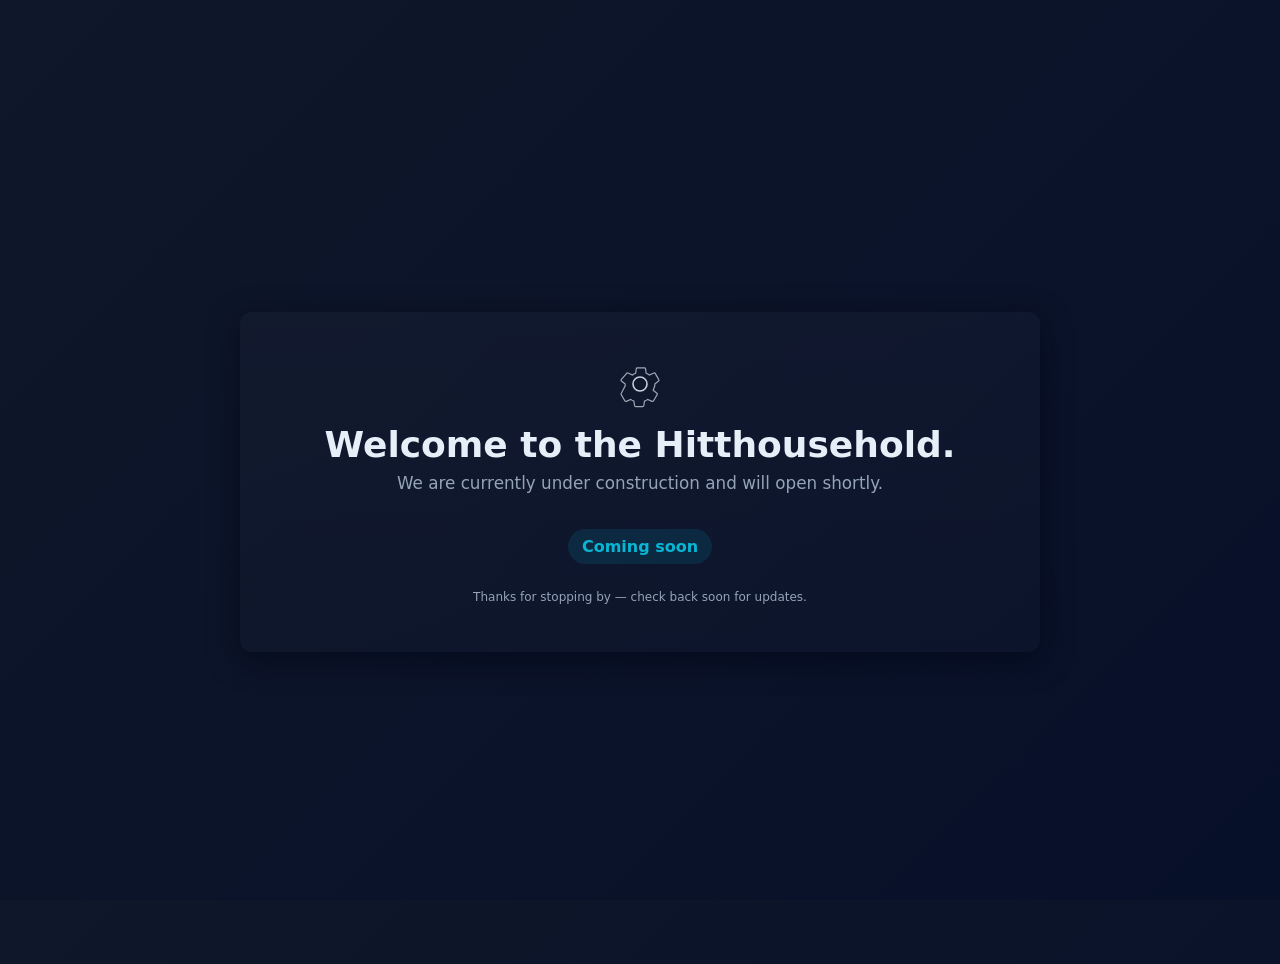
==== index.html @ cbdd7e78 "Add files via upload" ====
<!doctype html>
<html lang="en">
<head>
  <meta charset="utf-8" />
  <meta name="viewport" content="width=device-width, initial-scale=1" />
  <title>Hitthousehold — Coming Soon</title>
  <style>
    :root{--bg:#0f172a;--card:#0b1220;--accent:#06b6d4;--muted:#94a3b8}
    html,body{height:100%;margin:0;font-family:Inter,system-ui,-apple-system,Segoe UI,Roboto,Helvetica,Arial,sans-serif;background:linear-gradient(135deg,var(--bg),#071029);color:#e6eef8}
    .wrap{min-height:100%;display:flex;align-items:center;justify-content:center;padding:2rem}
    .card{max-width:720px;width:100%;background:linear-gradient(180deg,rgba(255,255,255,0.02),rgba(255,255,255,0.01));border-radius:12px;padding:3rem 2.5rem;box-shadow:0 8px 30px rgba(2,6,23,0.6);text-align:center}
    h1{font-size:clamp(1.5rem,4vw,2.25rem);margin:0 0 0.5rem}
    p.lead{margin:0 0 1.25rem;color:var(--muted);font-size:1.05rem}
    .notice{display:inline-block;margin-top:1rem;padding:0.5rem 0.9rem;border-radius:999px;background:rgba(6,182,212,0.12);color:var(--accent);font-weight:600}
    footer{margin-top:1.5rem;color:var(--muted);font-size:0.9rem}
    @media (prefers-reduced-motion: no-preference){
      .gear{animation:spin 6s linear infinite}
      @keyframes spin{from{transform:rotate(0deg)}to{transform:rotate(360deg)}}
    }
    .gear{width:48px;height:48px;margin:0 auto 1rem;display:block;opacity:0.95}
  </style>
</head>
<body>
  <div class="wrap">
    <div class="card" role="main">
      <!-- simple decorative SVG gear -->
      <svg class="gear" viewBox="0 0 24 24" fill="none" xmlns="http://www.w3.org/2000/svg" aria-hidden="true">
        <path d="M12 15.5a3.5 3.5 0 100-7 3.5 3.5 0 000 7z" stroke="currentColor" stroke-opacity="0.9" stroke-width="0.8"/>
        <path d="M19.4 12.9c.03-.3.03-.6 0-.9l1.9-1.5a0.5 0.5 0 00.1-.7l-1.8-3.1a0.5 0.5 0 00-.7-.18l-2.2 1a7.6 7.6 0 00-1.6-.9l-.34-2.3a0.5 0.5 0 00-.5-.42h-3.6a0.5 0.5 0 00-.5.42l-.34 2.3c-.56.22-1.1.5-1.6.9l-2.2-1a0.5 0.5 0 00-.7.18L2.6 9.8a0.5 0.5 0 00.1.7l1.9 1.5c-.03.3-.03.6 0 .9L2.7 16.6a0.5 0.5 0 00-.1.7l1.8 3.1c.16.28.46.4.75.28l2.2-1c.5.4 1.1.7 1.6.9l.34 2.3c.05.26.27.42.5.42h3.6c.23 0 .45-.16.5-.42l.34-2.3c.56-.22 1.1-.5 1.6-.9l2.2 1c.29.12.59 0 .75-.28l1.8-3.1a0.5 0.5 0 00-.1-.7l-1.9-1.5z" stroke="currentColor" stroke-opacity="0.7" stroke-width="0.6"/>
      </svg>

      <h1>Welcome to the Hitthousehold.</h1>
      <p class="lead">We are currently under construction and will open shortly.</p>
      <div class="notice">Coming soon</div>
      <footer>
        <!-- optional small note -->
        <small>Thanks for stopping by — check back soon for updates.</small>
      </footer>
    </div>
  </div>
</body>
</html>
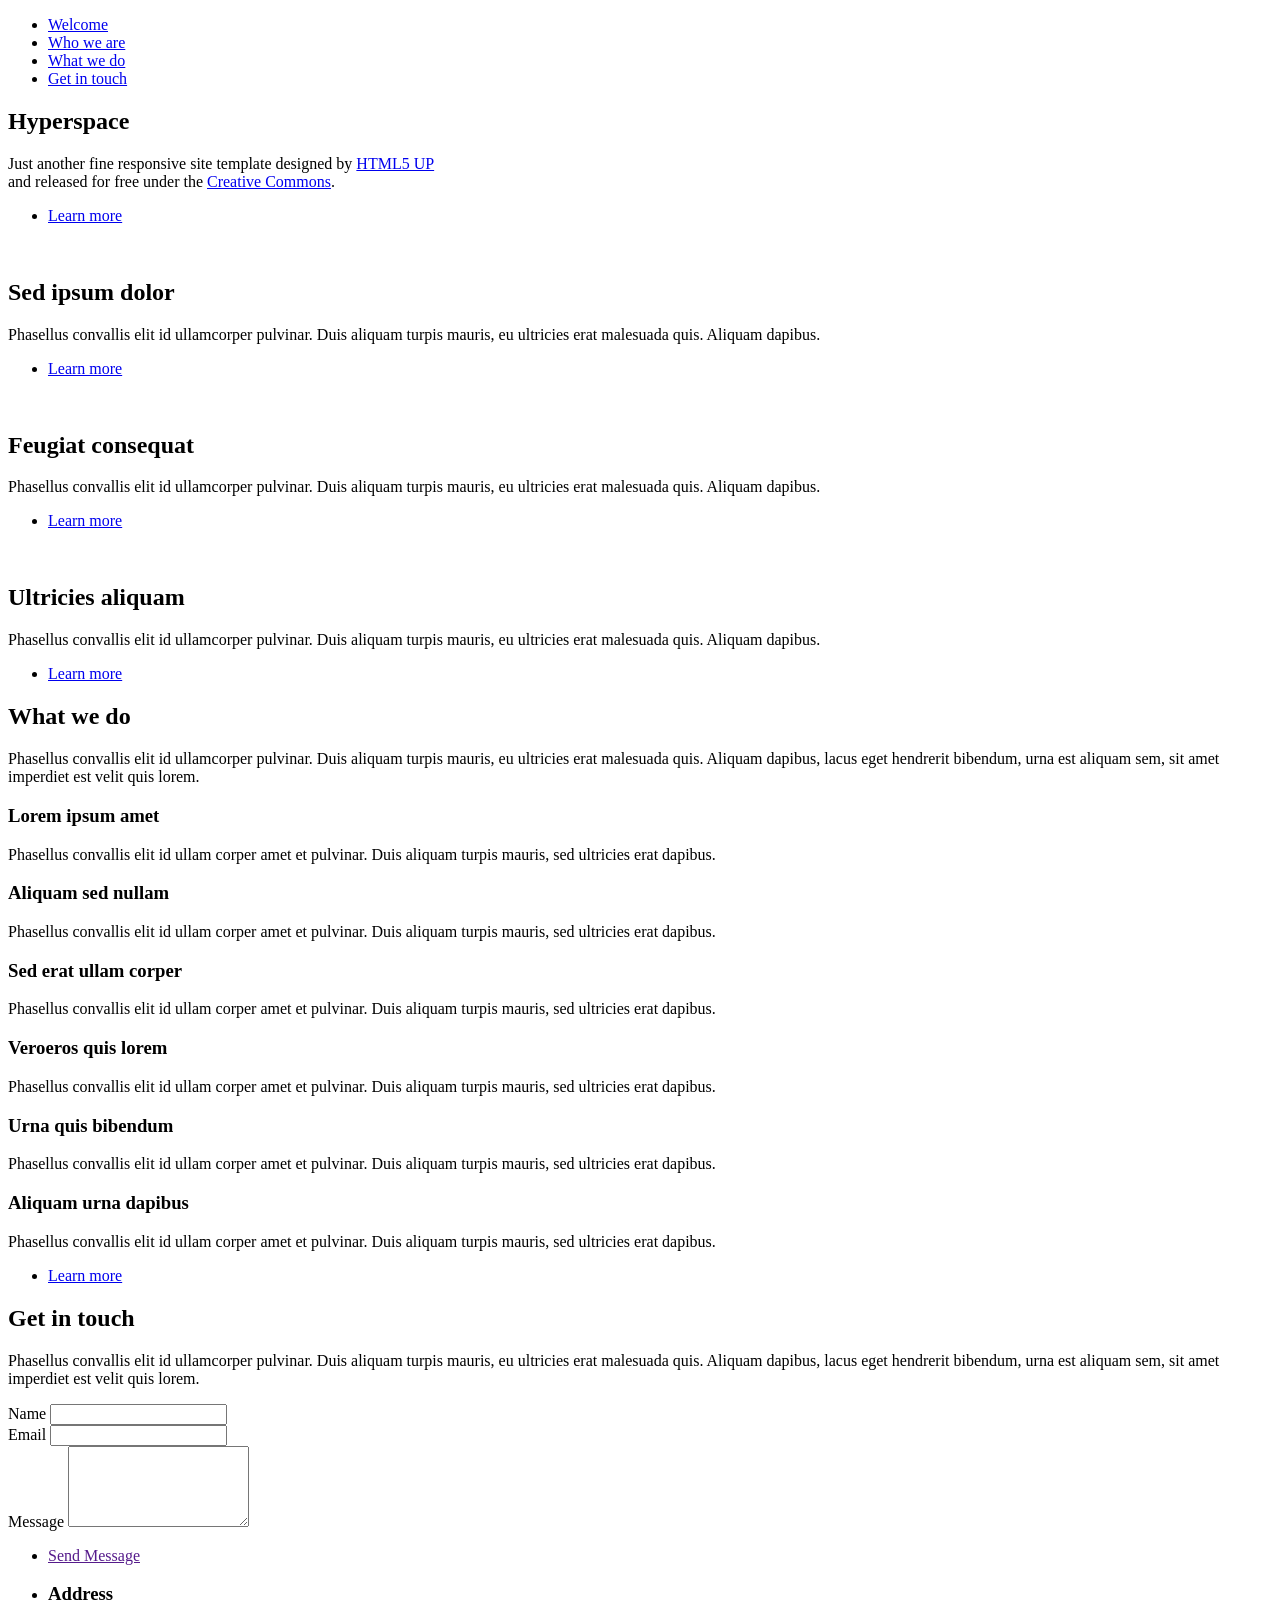
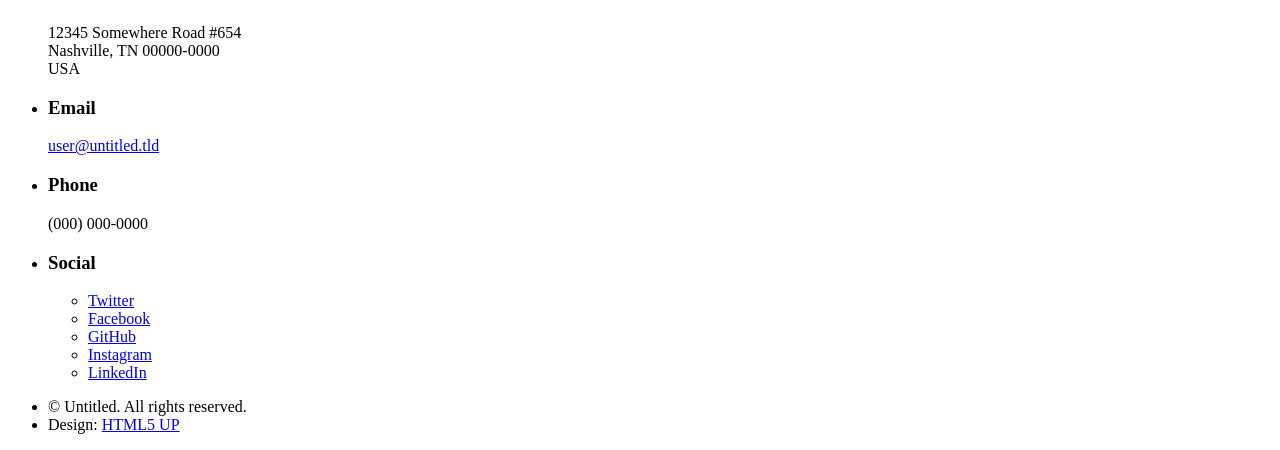
==== commit 9f4a9460: "Add files via upload" ====
--- a/index.html
+++ b/index.html
@@ -1,42 +1,209 @@
-<!doctype html>
-<html lang="en">
-<head>
-  <meta charset="utf-8" />
-  <meta name="viewport" content="width=device-width, initial-scale=1" />
-  <title>Hitthousehold — Coming Soon</title>
-  <style>
-    :root{--bg:#0f172a;--card:#0b1220;--accent:#06b6d4;--muted:#94a3b8}
-    html,body{height:100%;margin:0;font-family:Inter,system-ui,-apple-system,Segoe UI,Roboto,Helvetica,Arial,sans-serif;background:linear-gradient(135deg,var(--bg),#071029);color:#e6eef8}
-    .wrap{min-height:100%;display:flex;align-items:center;justify-content:center;padding:2rem}
-    .card{max-width:720px;width:100%;background:linear-gradient(180deg,rgba(255,255,255,0.02),rgba(255,255,255,0.01));border-radius:12px;padding:3rem 2.5rem;box-shadow:0 8px 30px rgba(2,6,23,0.6);text-align:center}
-    h1{font-size:clamp(1.5rem,4vw,2.25rem);margin:0 0 0.5rem}
-    p.lead{margin:0 0 1.25rem;color:var(--muted);font-size:1.05rem}
-    .notice{display:inline-block;margin-top:1rem;padding:0.5rem 0.9rem;border-radius:999px;background:rgba(6,182,212,0.12);color:var(--accent);font-weight:600}
-    footer{margin-top:1.5rem;color:var(--muted);font-size:0.9rem}
-    @media (prefers-reduced-motion: no-preference){
-      .gear{animation:spin 6s linear infinite}
-      @keyframes spin{from{transform:rotate(0deg)}to{transform:rotate(360deg)}}
-    }
-    .gear{width:48px;height:48px;margin:0 auto 1rem;display:block;opacity:0.95}
-  </style>
-</head>
-<body>
-  <div class="wrap">
-    <div class="card" role="main">
-      <!-- simple decorative SVG gear -->
-      <svg class="gear" viewBox="0 0 24 24" fill="none" xmlns="http://www.w3.org/2000/svg" aria-hidden="true">
-        <path d="M12 15.5a3.5 3.5 0 100-7 3.5 3.5 0 000 7z" stroke="currentColor" stroke-opacity="0.9" stroke-width="0.8"/>
-        <path d="M19.4 12.9c.03-.3.03-.6 0-.9l1.9-1.5a0.5 0.5 0 00.1-.7l-1.8-3.1a0.5 0.5 0 00-.7-.18l-2.2 1a7.6 7.6 0 00-1.6-.9l-.34-2.3a0.5 0.5 0 00-.5-.42h-3.6a0.5 0.5 0 00-.5.42l-.34 2.3c-.56.22-1.1.5-1.6.9l-2.2-1a0.5 0.5 0 00-.7.18L2.6 9.8a0.5 0.5 0 00.1.7l1.9 1.5c-.03.3-.03.6 0 .9L2.7 16.6a0.5 0.5 0 00-.1.7l1.8 3.1c.16.28.46.4.75.28l2.2-1c.5.4 1.1.7 1.6.9l.34 2.3c.05.26.27.42.5.42h3.6c.23 0 .45-.16.5-.42l.34-2.3c.56-.22 1.1-.5 1.6-.9l2.2 1c.29.12.59 0 .75-.28l1.8-3.1a0.5 0.5 0 00-.1-.7l-1.9-1.5z" stroke="currentColor" stroke-opacity="0.7" stroke-width="0.6"/>
-      </svg>
-
-      <h1>Welcome to the Hitthousehold.</h1>
-      <p class="lead">We are currently under construction and will open shortly.</p>
-      <div class="notice">Coming soon</div>
-      <footer>
-        <!-- optional small note -->
-        <small>Thanks for stopping by — check back soon for updates.</small>
-      </footer>
-    </div>
-  </div>
-</body>
-</html>
+<!DOCTYPE HTML>
+<!--
+	Hyperspace by HTML5 UP
+	html5up.net | @ajlkn
+	Free for personal and commercial use under the CCA 3.0 license (html5up.net/license)
+-->
+<html>
+	<head>
+		<title>Hyperspace by HTML5 UP</title>
+		<meta charset="utf-8" />
+		<meta name="viewport" content="width=device-width, initial-scale=1, user-scalable=no" />
+		<link rel="stylesheet" href="assets/css/main.css" />
+		<noscript><link rel="stylesheet" href="assets/css/noscript.css" /></noscript>
+	</head>
+	<body class="is-preload">
+
+		<!-- Sidebar -->
+			<section id="sidebar">
+				<div class="inner">
+					<nav>
+						<ul>
+							<li><a href="#intro">Welcome</a></li>
+							<li><a href="#one">Who we are</a></li>
+							<li><a href="#two">What we do</a></li>
+							<li><a href="#three">Get in touch</a></li>
+						</ul>
+					</nav>
+				</div>
+			</section>
+
+		<!-- Wrapper -->
+			<div id="wrapper">
+
+				<!-- Intro -->
+					<section id="intro" class="wrapper style1 fullscreen fade-up">
+						<div class="inner">
+							<h1>Hyperspace</h1>
+							<p>Just another fine responsive site template designed by <a href="http://html5up.net">HTML5 UP</a><br />
+							and released for free under the <a href="http://html5up.net/license">Creative Commons</a>.</p>
+							<ul class="actions">
+								<li><a href="#one" class="button scrolly">Learn more</a></li>
+							</ul>
+						</div>
+					</section>
+
+				<!-- One -->
+					<section id="one" class="wrapper style2 spotlights">
+						<section>
+							<a href="#" class="image"><img src="images/pic01.jpg" alt="" data-position="center center" /></a>
+							<div class="content">
+								<div class="inner">
+									<h2>Sed ipsum dolor</h2>
+									<p>Phasellus convallis elit id ullamcorper pulvinar. Duis aliquam turpis mauris, eu ultricies erat malesuada quis. Aliquam dapibus.</p>
+									<ul class="actions">
+										<li><a href="generic.html" class="button">Learn more</a></li>
+									</ul>
+								</div>
+							</div>
+						</section>
+						<section>
+							<a href="#" class="image"><img src="images/pic02.jpg" alt="" data-position="top center" /></a>
+							<div class="content">
+								<div class="inner">
+									<h2>Feugiat consequat</h2>
+									<p>Phasellus convallis elit id ullamcorper pulvinar. Duis aliquam turpis mauris, eu ultricies erat malesuada quis. Aliquam dapibus.</p>
+									<ul class="actions">
+										<li><a href="generic.html" class="button">Learn more</a></li>
+									</ul>
+								</div>
+							</div>
+						</section>
+						<section>
+							<a href="#" class="image"><img src="images/pic03.jpg" alt="" data-position="25% 25%" /></a>
+							<div class="content">
+								<div class="inner">
+									<h2>Ultricies aliquam</h2>
+									<p>Phasellus convallis elit id ullamcorper pulvinar. Duis aliquam turpis mauris, eu ultricies erat malesuada quis. Aliquam dapibus.</p>
+									<ul class="actions">
+										<li><a href="generic.html" class="button">Learn more</a></li>
+									</ul>
+								</div>
+							</div>
+						</section>
+					</section>
+
+				<!-- Two -->
+					<section id="two" class="wrapper style3 fade-up">
+						<div class="inner">
+							<h2>What we do</h2>
+							<p>Phasellus convallis elit id ullamcorper pulvinar. Duis aliquam turpis mauris, eu ultricies erat malesuada quis. Aliquam dapibus, lacus eget hendrerit bibendum, urna est aliquam sem, sit amet imperdiet est velit quis lorem.</p>
+							<div class="features">
+								<section>
+									<span class="icon solid major fa-code"></span>
+									<h3>Lorem ipsum amet</h3>
+									<p>Phasellus convallis elit id ullam corper amet et pulvinar. Duis aliquam turpis mauris, sed ultricies erat dapibus.</p>
+								</section>
+								<section>
+									<span class="icon solid major fa-lock"></span>
+									<h3>Aliquam sed nullam</h3>
+									<p>Phasellus convallis elit id ullam corper amet et pulvinar. Duis aliquam turpis mauris, sed ultricies erat dapibus.</p>
+								</section>
+								<section>
+									<span class="icon solid major fa-cog"></span>
+									<h3>Sed erat ullam corper</h3>
+									<p>Phasellus convallis elit id ullam corper amet et pulvinar. Duis aliquam turpis mauris, sed ultricies erat dapibus.</p>
+								</section>
+								<section>
+									<span class="icon solid major fa-desktop"></span>
+									<h3>Veroeros quis lorem</h3>
+									<p>Phasellus convallis elit id ullam corper amet et pulvinar. Duis aliquam turpis mauris, sed ultricies erat dapibus.</p>
+								</section>
+								<section>
+									<span class="icon solid major fa-link"></span>
+									<h3>Urna quis bibendum</h3>
+									<p>Phasellus convallis elit id ullam corper amet et pulvinar. Duis aliquam turpis mauris, sed ultricies erat dapibus.</p>
+								</section>
+								<section>
+									<span class="icon major fa-gem"></span>
+									<h3>Aliquam urna dapibus</h3>
+									<p>Phasellus convallis elit id ullam corper amet et pulvinar. Duis aliquam turpis mauris, sed ultricies erat dapibus.</p>
+								</section>
+							</div>
+							<ul class="actions">
+								<li><a href="generic.html" class="button">Learn more</a></li>
+							</ul>
+						</div>
+					</section>
+
+				<!-- Three -->
+					<section id="three" class="wrapper style1 fade-up">
+						<div class="inner">
+							<h2>Get in touch</h2>
+							<p>Phasellus convallis elit id ullamcorper pulvinar. Duis aliquam turpis mauris, eu ultricies erat malesuada quis. Aliquam dapibus, lacus eget hendrerit bibendum, urna est aliquam sem, sit amet imperdiet est velit quis lorem.</p>
+							<div class="split style1">
+								<section>
+									<form method="post" action="#">
+										<div class="fields">
+											<div class="field half">
+												<label for="name">Name</label>
+												<input type="text" name="name" id="name" />
+											</div>
+											<div class="field half">
+												<label for="email">Email</label>
+												<input type="text" name="email" id="email" />
+											</div>
+											<div class="field">
+												<label for="message">Message</label>
+												<textarea name="message" id="message" rows="5"></textarea>
+											</div>
+										</div>
+										<ul class="actions">
+											<li><a href="" class="button submit">Send Message</a></li>
+										</ul>
+									</form>
+								</section>
+								<section>
+									<ul class="contact">
+										<li>
+											<h3>Address</h3>
+											<span>12345 Somewhere Road #654<br />
+											Nashville, TN 00000-0000<br />
+											USA</span>
+										</li>
+										<li>
+											<h3>Email</h3>
+											<a href="#">user@untitled.tld</a>
+										</li>
+										<li>
+											<h3>Phone</h3>
+											<span>(000) 000-0000</span>
+										</li>
+										<li>
+											<h3>Social</h3>
+											<ul class="icons">
+												<li><a href="#" class="icon brands fa-twitter"><span class="label">Twitter</span></a></li>
+												<li><a href="#" class="icon brands fa-facebook-f"><span class="label">Facebook</span></a></li>
+												<li><a href="#" class="icon brands fa-github"><span class="label">GitHub</span></a></li>
+												<li><a href="#" class="icon brands fa-instagram"><span class="label">Instagram</span></a></li>
+												<li><a href="#" class="icon brands fa-linkedin-in"><span class="label">LinkedIn</span></a></li>
+											</ul>
+										</li>
+									</ul>
+								</section>
+							</div>
+						</div>
+					</section>
+
+			</div>
+
+		<!-- Footer -->
+			<footer id="footer" class="wrapper style1-alt">
+				<div class="inner">
+					<ul class="menu">
+						<li>&copy; Untitled. All rights reserved.</li><li>Design: <a href="http://html5up.net">HTML5 UP</a></li>
+					</ul>
+				</div>
+			</footer>
+
+		<!-- Scripts -->
+			<script src="assets/js/jquery.min.js"></script>
+			<script src="assets/js/jquery.scrollex.min.js"></script>
+			<script src="assets/js/jquery.scrolly.min.js"></script>
+			<script src="assets/js/browser.min.js"></script>
+			<script src="assets/js/breakpoints.min.js"></script>
+			<script src="assets/js/util.js"></script>
+			<script src="assets/js/main.js"></script>
+
+	</body>
+</html>
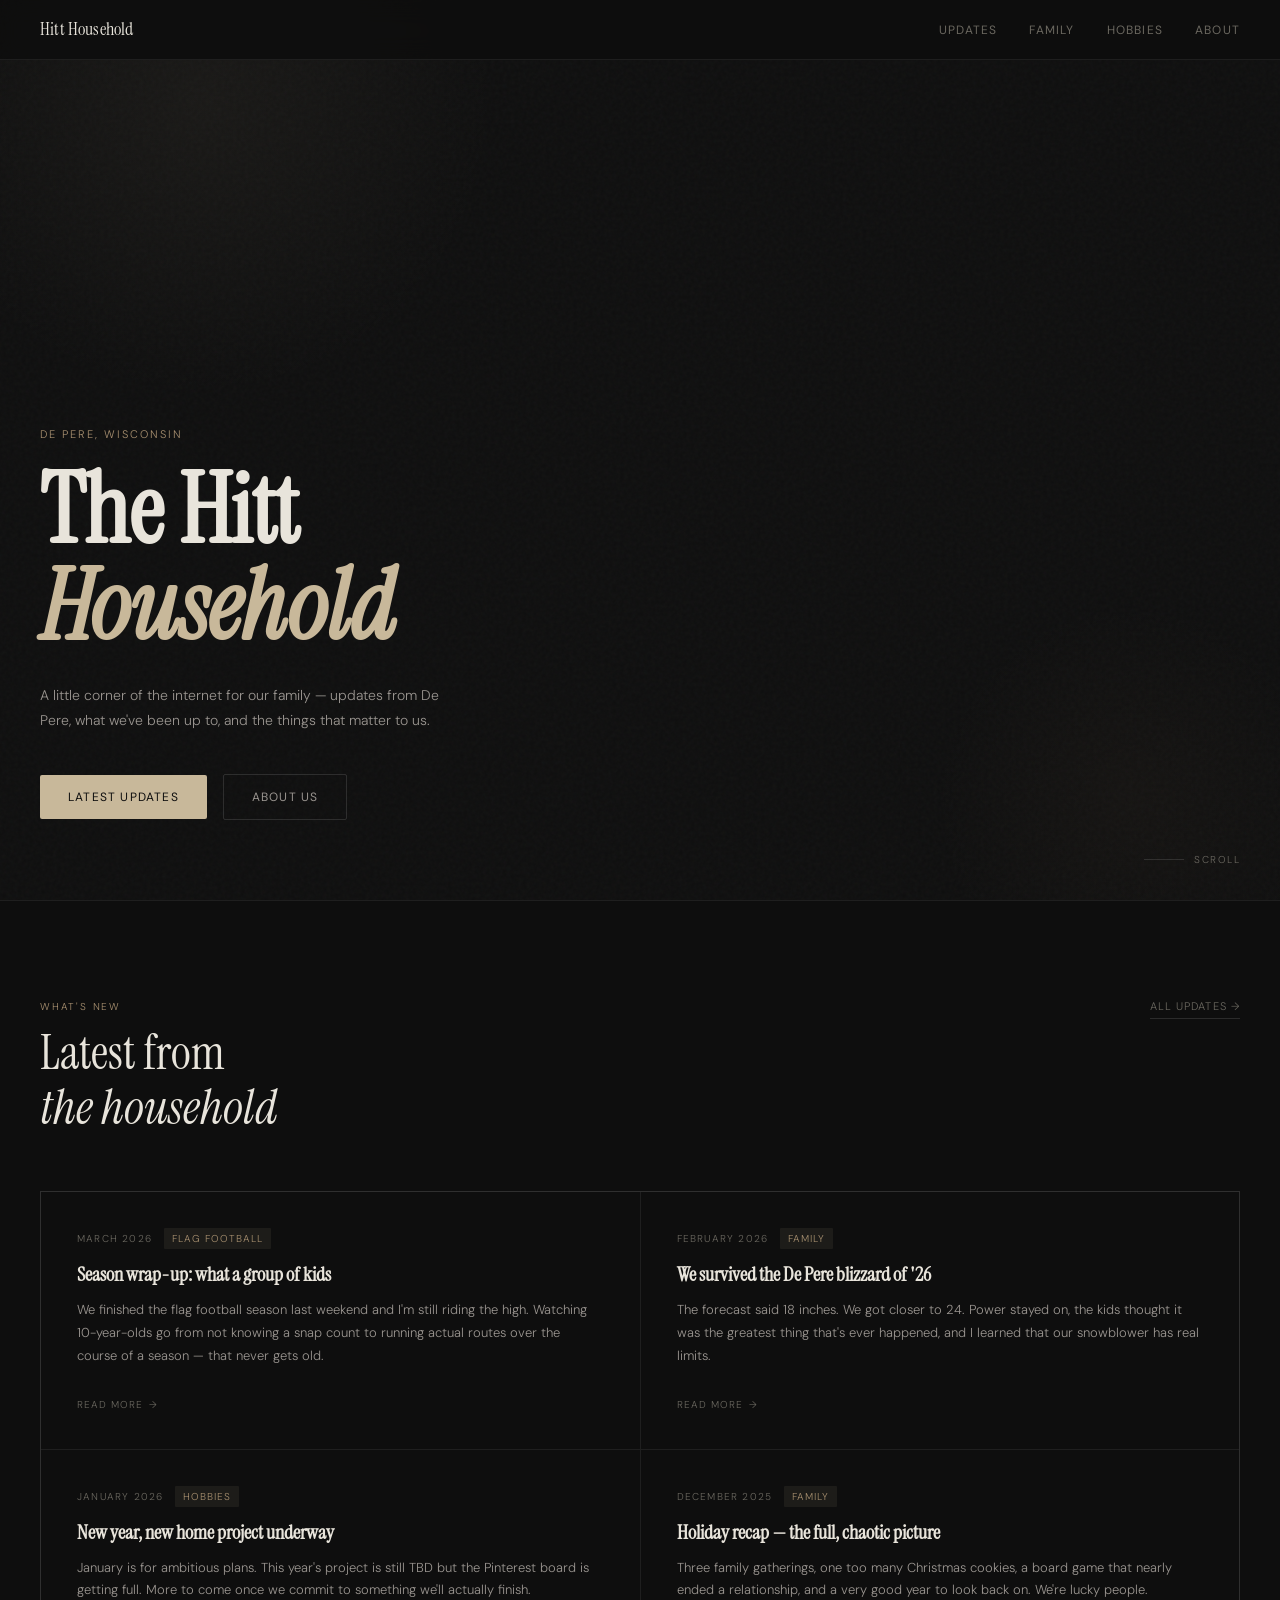
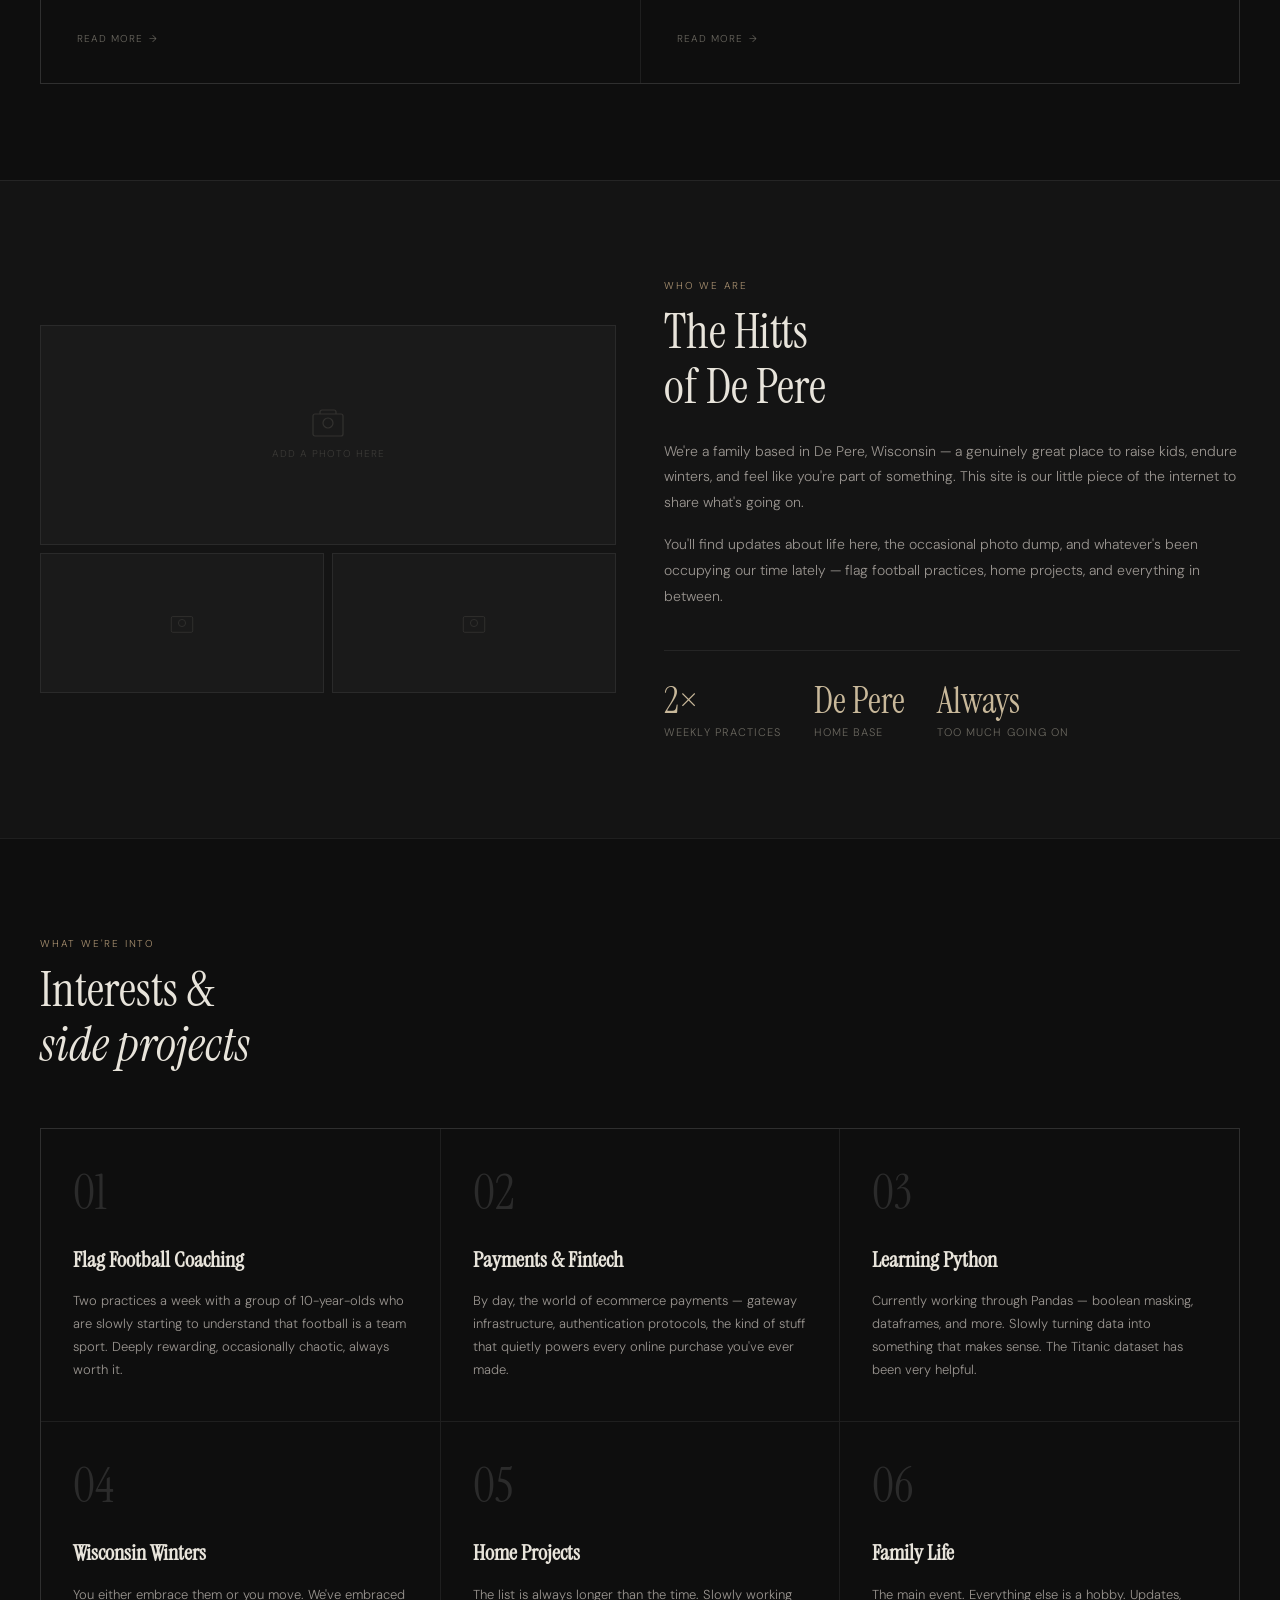
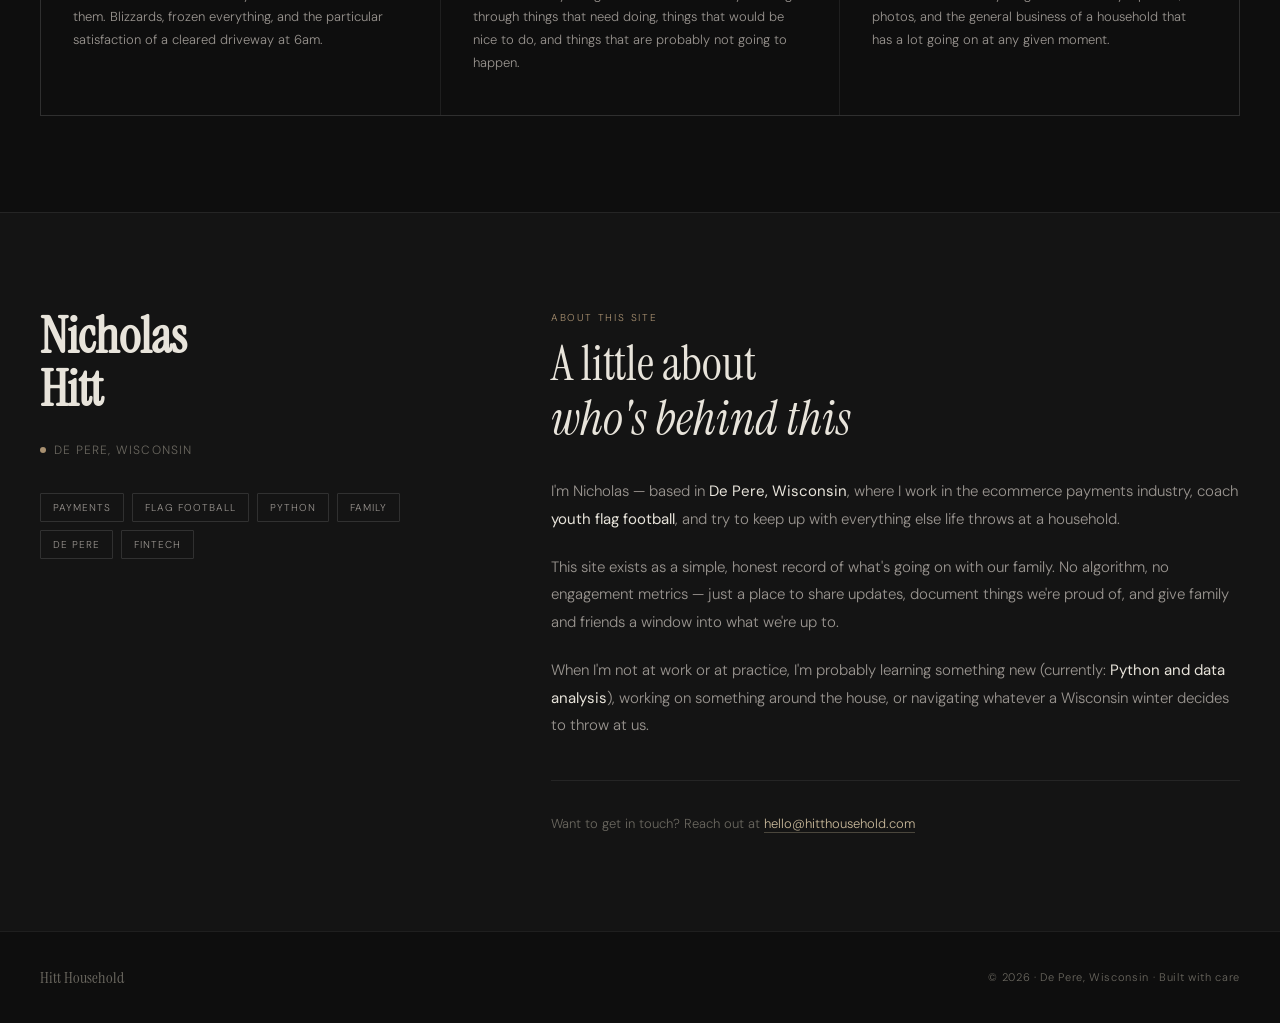
==== commit 561ed85f: "Add files via upload" ====
--- a/index.html
+++ b/index.html
@@ -1,209 +1,972 @@
-<!DOCTYPE HTML>
-<!--
-	Hyperspace by HTML5 UP
-	html5up.net | @ajlkn
-	Free for personal and commercial use under the CCA 3.0 license (html5up.net/license)
--->
-<html>
-	<head>
-		<title>Hyperspace by HTML5 UP</title>
-		<meta charset="utf-8" />
-		<meta name="viewport" content="width=device-width, initial-scale=1, user-scalable=no" />
-		<link rel="stylesheet" href="assets/css/main.css" />
-		<noscript><link rel="stylesheet" href="assets/css/noscript.css" /></noscript>
-	</head>
-	<body class="is-preload">
-
-		<!-- Sidebar -->
-			<section id="sidebar">
-				<div class="inner">
-					<nav>
-						<ul>
-							<li><a href="#intro">Welcome</a></li>
-							<li><a href="#one">Who we are</a></li>
-							<li><a href="#two">What we do</a></li>
-							<li><a href="#three">Get in touch</a></li>
-						</ul>
-					</nav>
-				</div>
-			</section>
-
-		<!-- Wrapper -->
-			<div id="wrapper">
-
-				<!-- Intro -->
-					<section id="intro" class="wrapper style1 fullscreen fade-up">
-						<div class="inner">
-							<h1>Hyperspace</h1>
-							<p>Just another fine responsive site template designed by <a href="http://html5up.net">HTML5 UP</a><br />
-							and released for free under the <a href="http://html5up.net/license">Creative Commons</a>.</p>
-							<ul class="actions">
-								<li><a href="#one" class="button scrolly">Learn more</a></li>
-							</ul>
-						</div>
-					</section>
-
-				<!-- One -->
-					<section id="one" class="wrapper style2 spotlights">
-						<section>
-							<a href="#" class="image"><img src="images/pic01.jpg" alt="" data-position="center center" /></a>
-							<div class="content">
-								<div class="inner">
-									<h2>Sed ipsum dolor</h2>
-									<p>Phasellus convallis elit id ullamcorper pulvinar. Duis aliquam turpis mauris, eu ultricies erat malesuada quis. Aliquam dapibus.</p>
-									<ul class="actions">
-										<li><a href="generic.html" class="button">Learn more</a></li>
-									</ul>
-								</div>
-							</div>
-						</section>
-						<section>
-							<a href="#" class="image"><img src="images/pic02.jpg" alt="" data-position="top center" /></a>
-							<div class="content">
-								<div class="inner">
-									<h2>Feugiat consequat</h2>
-									<p>Phasellus convallis elit id ullamcorper pulvinar. Duis aliquam turpis mauris, eu ultricies erat malesuada quis. Aliquam dapibus.</p>
-									<ul class="actions">
-										<li><a href="generic.html" class="button">Learn more</a></li>
-									</ul>
-								</div>
-							</div>
-						</section>
-						<section>
-							<a href="#" class="image"><img src="images/pic03.jpg" alt="" data-position="25% 25%" /></a>
-							<div class="content">
-								<div class="inner">
-									<h2>Ultricies aliquam</h2>
-									<p>Phasellus convallis elit id ullamcorper pulvinar. Duis aliquam turpis mauris, eu ultricies erat malesuada quis. Aliquam dapibus.</p>
-									<ul class="actions">
-										<li><a href="generic.html" class="button">Learn more</a></li>
-									</ul>
-								</div>
-							</div>
-						</section>
-					</section>
-
-				<!-- Two -->
-					<section id="two" class="wrapper style3 fade-up">
-						<div class="inner">
-							<h2>What we do</h2>
-							<p>Phasellus convallis elit id ullamcorper pulvinar. Duis aliquam turpis mauris, eu ultricies erat malesuada quis. Aliquam dapibus, lacus eget hendrerit bibendum, urna est aliquam sem, sit amet imperdiet est velit quis lorem.</p>
-							<div class="features">
-								<section>
-									<span class="icon solid major fa-code"></span>
-									<h3>Lorem ipsum amet</h3>
-									<p>Phasellus convallis elit id ullam corper amet et pulvinar. Duis aliquam turpis mauris, sed ultricies erat dapibus.</p>
-								</section>
-								<section>
-									<span class="icon solid major fa-lock"></span>
-									<h3>Aliquam sed nullam</h3>
-									<p>Phasellus convallis elit id ullam corper amet et pulvinar. Duis aliquam turpis mauris, sed ultricies erat dapibus.</p>
-								</section>
-								<section>
-									<span class="icon solid major fa-cog"></span>
-									<h3>Sed erat ullam corper</h3>
-									<p>Phasellus convallis elit id ullam corper amet et pulvinar. Duis aliquam turpis mauris, sed ultricies erat dapibus.</p>
-								</section>
-								<section>
-									<span class="icon solid major fa-desktop"></span>
-									<h3>Veroeros quis lorem</h3>
-									<p>Phasellus convallis elit id ullam corper amet et pulvinar. Duis aliquam turpis mauris, sed ultricies erat dapibus.</p>
-								</section>
-								<section>
-									<span class="icon solid major fa-link"></span>
-									<h3>Urna quis bibendum</h3>
-									<p>Phasellus convallis elit id ullam corper amet et pulvinar. Duis aliquam turpis mauris, sed ultricies erat dapibus.</p>
-								</section>
-								<section>
-									<span class="icon major fa-gem"></span>
-									<h3>Aliquam urna dapibus</h3>
-									<p>Phasellus convallis elit id ullam corper amet et pulvinar. Duis aliquam turpis mauris, sed ultricies erat dapibus.</p>
-								</section>
-							</div>
-							<ul class="actions">
-								<li><a href="generic.html" class="button">Learn more</a></li>
-							</ul>
-						</div>
-					</section>
-
-				<!-- Three -->
-					<section id="three" class="wrapper style1 fade-up">
-						<div class="inner">
-							<h2>Get in touch</h2>
-							<p>Phasellus convallis elit id ullamcorper pulvinar. Duis aliquam turpis mauris, eu ultricies erat malesuada quis. Aliquam dapibus, lacus eget hendrerit bibendum, urna est aliquam sem, sit amet imperdiet est velit quis lorem.</p>
-							<div class="split style1">
-								<section>
-									<form method="post" action="#">
-										<div class="fields">
-											<div class="field half">
-												<label for="name">Name</label>
-												<input type="text" name="name" id="name" />
-											</div>
-											<div class="field half">
-												<label for="email">Email</label>
-												<input type="text" name="email" id="email" />
-											</div>
-											<div class="field">
-												<label for="message">Message</label>
-												<textarea name="message" id="message" rows="5"></textarea>
-											</div>
-										</div>
-										<ul class="actions">
-											<li><a href="" class="button submit">Send Message</a></li>
-										</ul>
-									</form>
-								</section>
-								<section>
-									<ul class="contact">
-										<li>
-											<h3>Address</h3>
-											<span>12345 Somewhere Road #654<br />
-											Nashville, TN 00000-0000<br />
-											USA</span>
-										</li>
-										<li>
-											<h3>Email</h3>
-											<a href="#">user@untitled.tld</a>
-										</li>
-										<li>
-											<h3>Phone</h3>
-											<span>(000) 000-0000</span>
-										</li>
-										<li>
-											<h3>Social</h3>
-											<ul class="icons">
-												<li><a href="#" class="icon brands fa-twitter"><span class="label">Twitter</span></a></li>
-												<li><a href="#" class="icon brands fa-facebook-f"><span class="label">Facebook</span></a></li>
-												<li><a href="#" class="icon brands fa-github"><span class="label">GitHub</span></a></li>
-												<li><a href="#" class="icon brands fa-instagram"><span class="label">Instagram</span></a></li>
-												<li><a href="#" class="icon brands fa-linkedin-in"><span class="label">LinkedIn</span></a></li>
-											</ul>
-										</li>
-									</ul>
-								</section>
-							</div>
-						</div>
-					</section>
-
-			</div>
-
-		<!-- Footer -->
-			<footer id="footer" class="wrapper style1-alt">
-				<div class="inner">
-					<ul class="menu">
-						<li>&copy; Untitled. All rights reserved.</li><li>Design: <a href="http://html5up.net">HTML5 UP</a></li>
-					</ul>
-				</div>
-			</footer>
-
-		<!-- Scripts -->
-			<script src="assets/js/jquery.min.js"></script>
-			<script src="assets/js/jquery.scrollex.min.js"></script>
-			<script src="assets/js/jquery.scrolly.min.js"></script>
-			<script src="assets/js/browser.min.js"></script>
-			<script src="assets/js/breakpoints.min.js"></script>
-			<script src="assets/js/util.js"></script>
-			<script src="assets/js/main.js"></script>
-
-	</body>
-</html>+<!DOCTYPE html>
+<html lang="en">
+<head>
+  <meta charset="UTF-8" />
+  <meta name="viewport" content="width=device-width, initial-scale=1.0" />
+  <title>Hitt Household</title>
+  <link rel="preconnect" href="https://fonts.googleapis.com" />
+  <link rel="preconnect" href="https://fonts.gstatic.com" crossorigin />
+  <link href="https://fonts.googleapis.com/css2?family=Instrument+Serif:ital@0;1&family=DM+Sans:opsz,wght@9..40,300;400;500&display=swap" rel="stylesheet" />
+  <style>
+    /* ── Reset & Base ──────────────────────────────── */
+    *, *::before, *::after { box-sizing: border-box; margin: 0; padding: 0; }
+
+    :root {
+      --bg:        #0e0e0e;
+      --bg2:       #141414;
+      --bg3:       #1a1a1a;
+      --border:    rgba(255,255,255,0.07);
+      --border2:   rgba(255,255,255,0.12);
+      --text:      #e8e4db;
+      --muted:     #6b6860;
+      --muted2:    #9a9590;
+      --accent:    #c8b89a;
+      --accent2:   #a89070;
+      --serif:     'Instrument Serif', Georgia, serif;
+      --sans:      'DM Sans', system-ui, sans-serif;
+    }
+
+    html { scroll-behavior: smooth; }
+
+    body {
+      background: var(--bg);
+      color: var(--text);
+      font-family: var(--sans);
+      font-size: 15px;
+      font-weight: 300;
+      line-height: 1.7;
+      -webkit-font-smoothing: antialiased;
+    }
+
+    a { color: inherit; text-decoration: none; }
+
+    img { display: block; width: 100%; height: 100%; object-fit: cover; }
+
+    /* ── Utility ───────────────────────────────────── */
+    .serif { font-family: var(--serif); }
+    .accent { color: var(--accent); }
+    .muted  { color: var(--muted2); }
+
+    /* ── Navigation ────────────────────────────────── */
+    nav {
+      position: fixed;
+      top: 0; left: 0; right: 0;
+      z-index: 100;
+      display: flex;
+      justify-content: space-between;
+      align-items: center;
+      padding: 0 40px;
+      height: 60px;
+      background: rgba(14,14,14,0.85);
+      backdrop-filter: blur(12px);
+      -webkit-backdrop-filter: blur(12px);
+      border-bottom: 1px solid var(--border);
+    }
+
+    .nav-logo {
+      font-family: var(--serif);
+      font-size: 18px;
+      letter-spacing: 0.01em;
+      color: var(--text);
+    }
+
+    .nav-links {
+      display: flex;
+      gap: 32px;
+      list-style: none;
+    }
+
+    .nav-links a {
+      font-size: 12px;
+      font-weight: 400;
+      letter-spacing: 0.1em;
+      text-transform: uppercase;
+      color: var(--muted);
+      transition: color 0.2s;
+    }
+
+    .nav-links a:hover { color: var(--text); }
+
+    .nav-toggle {
+      display: none;
+      flex-direction: column;
+      gap: 5px;
+      cursor: pointer;
+      background: none;
+      border: none;
+      padding: 4px;
+    }
+
+    .nav-toggle span {
+      display: block;
+      width: 22px;
+      height: 1px;
+      background: var(--muted2);
+      transition: all 0.3s;
+    }
+
+    /* ── Hero ──────────────────────────────────────── */
+    .hero {
+      min-height: 100vh;
+      display: flex;
+      flex-direction: column;
+      justify-content: flex-end;
+      padding: 0 40px 80px;
+      position: relative;
+      overflow: hidden;
+    }
+
+    .hero-noise {
+      position: absolute;
+      inset: 0;
+      background-image: url("data:image/svg+xml,%3Csvg viewBox='0 0 256 256' xmlns='http://www.w3.org/2000/svg'%3E%3Cfilter id='noise'%3E%3CfeTurbulence type='fractalNoise' baseFrequency='0.9' numOctaves='4' stitchTiles='stitch'/%3E%3C/filter%3E%3Crect width='100%25' height='100%25' filter='url(%23noise)' opacity='0.03'/%3E%3C/svg%3E");
+      pointer-events: none;
+    }
+
+    .hero-glow {
+      position: absolute;
+      top: -200px;
+      left: -100px;
+      width: 600px;
+      height: 600px;
+      border-radius: 50%;
+      background: radial-gradient(circle, rgba(200,184,154,0.06) 0%, transparent 70%);
+      pointer-events: none;
+    }
+
+    .hero-glow-2 {
+      position: absolute;
+      bottom: -100px;
+      right: -50px;
+      width: 400px;
+      height: 400px;
+      border-radius: 50%;
+      background: radial-gradient(circle, rgba(180,140,100,0.04) 0%, transparent 70%);
+      pointer-events: none;
+    }
+
+    .hero-tag {
+      font-size: 11px;
+      letter-spacing: 0.18em;
+      text-transform: uppercase;
+      color: var(--accent2);
+      margin-bottom: 20px;
+      opacity: 0;
+      animation: fadeUp 0.8s 0.2s forwards;
+    }
+
+    .hero-title {
+      font-family: var(--serif);
+      font-size: clamp(52px, 8vw, 96px);
+      line-height: 1.0;
+      color: var(--text);
+      max-width: 800px;
+      opacity: 0;
+      animation: fadeUp 0.8s 0.4s forwards;
+    }
+
+    .hero-title em {
+      font-style: italic;
+      color: var(--accent);
+    }
+
+    .hero-sub {
+      margin-top: 28px;
+      max-width: 420px;
+      font-size: 14px;
+      color: var(--muted2);
+      line-height: 1.8;
+      opacity: 0;
+      animation: fadeUp 0.8s 0.6s forwards;
+    }
+
+    .hero-cta {
+      margin-top: 40px;
+      display: flex;
+      gap: 16px;
+      align-items: center;
+      opacity: 0;
+      animation: fadeUp 0.8s 0.8s forwards;
+    }
+
+    .btn {
+      display: inline-flex;
+      align-items: center;
+      gap: 8px;
+      padding: 12px 28px;
+      border-radius: 2px;
+      font-size: 12px;
+      font-weight: 400;
+      letter-spacing: 0.1em;
+      text-transform: uppercase;
+      cursor: pointer;
+      transition: all 0.25s;
+      font-family: var(--sans);
+      border: none;
+    }
+
+    .btn-filled {
+      background: var(--accent);
+      color: #0e0e0e;
+    }
+
+    .btn-filled:hover {
+      background: var(--text);
+    }
+
+    .btn-outline {
+      background: transparent;
+      color: var(--muted2);
+      border: 1px solid var(--border2);
+    }
+
+    .btn-outline:hover {
+      border-color: var(--muted2);
+      color: var(--text);
+    }
+
+    .hero-scroll {
+      position: absolute;
+      bottom: 32px;
+      right: 40px;
+      display: flex;
+      align-items: center;
+      gap: 10px;
+      font-size: 10px;
+      letter-spacing: 0.15em;
+      text-transform: uppercase;
+      color: var(--muted);
+      opacity: 0;
+      animation: fadeUp 0.8s 1.1s forwards;
+    }
+
+    .scroll-line {
+      width: 40px;
+      height: 1px;
+      background: var(--border2);
+    }
+
+    /* ── Section Base ──────────────────────────────── */
+    section {
+      padding: 96px 40px;
+      border-top: 1px solid var(--border);
+    }
+
+    .section-header {
+      display: flex;
+      align-items: baseline;
+      justify-content: space-between;
+      margin-bottom: 56px;
+    }
+
+    .section-eyebrow {
+      font-size: 10px;
+      letter-spacing: 0.18em;
+      text-transform: uppercase;
+      color: var(--accent2);
+      margin-bottom: 10px;
+    }
+
+    .section-title {
+      font-family: var(--serif);
+      font-size: clamp(32px, 4vw, 48px);
+      line-height: 1.15;
+      font-weight: 400;
+    }
+
+    .section-link {
+      font-size: 11px;
+      letter-spacing: 0.1em;
+      text-transform: uppercase;
+      color: var(--muted);
+      border-bottom: 1px solid var(--border2);
+      padding-bottom: 2px;
+      transition: color 0.2s, border-color 0.2s;
+      white-space: nowrap;
+    }
+
+    .section-link:hover {
+      color: var(--accent);
+      border-color: var(--accent);
+    }
+
+    /* ── Updates ───────────────────────────────────── */
+    #updates { background: var(--bg); }
+
+    .updates-grid {
+      display: grid;
+      grid-template-columns: 1fr 1fr;
+      gap: 1px;
+      background: var(--border);
+      border: 1px solid var(--border);
+    }
+
+    .update-card {
+      background: var(--bg);
+      padding: 36px;
+      display: flex;
+      flex-direction: column;
+      gap: 12px;
+      transition: background 0.25s;
+      cursor: default;
+    }
+
+    .update-card:hover { background: var(--bg2); }
+
+    .update-meta {
+      display: flex;
+      align-items: center;
+      gap: 12px;
+    }
+
+    .update-date {
+      font-size: 10px;
+      letter-spacing: 0.12em;
+      text-transform: uppercase;
+      color: var(--muted);
+    }
+
+    .update-tag {
+      font-size: 10px;
+      letter-spacing: 0.1em;
+      text-transform: uppercase;
+      color: var(--accent2);
+      background: rgba(200,184,154,0.08);
+      padding: 2px 8px;
+      border-radius: 1px;
+    }
+
+    .update-title {
+      font-family: var(--serif);
+      font-size: 20px;
+      line-height: 1.3;
+      color: var(--text);
+    }
+
+    .update-body {
+      font-size: 13px;
+      color: var(--muted2);
+      line-height: 1.75;
+    }
+
+    .update-read {
+      margin-top: auto;
+      padding-top: 16px;
+      font-size: 10px;
+      letter-spacing: 0.1em;
+      text-transform: uppercase;
+      color: var(--muted);
+      display: flex;
+      align-items: center;
+      gap: 6px;
+      transition: color 0.2s;
+    }
+
+    .update-card:hover .update-read { color: var(--accent); }
+
+    .arrow { display: inline-block; transition: transform 0.2s; }
+    .update-card:hover .arrow { transform: translateX(4px); }
+
+    /* ── Family ────────────────────────────────────── */
+    #family { background: var(--bg2); }
+
+    .family-layout {
+      display: grid;
+      grid-template-columns: 1fr 1fr;
+      gap: 48px;
+      align-items: center;
+    }
+
+    .family-photos {
+      display: grid;
+      grid-template-columns: 1fr 1fr;
+      grid-template-rows: 220px 140px;
+      gap: 8px;
+    }
+
+    .photo-frame {
+      background: var(--bg3);
+      border: 1px solid var(--border);
+      overflow: hidden;
+      position: relative;
+    }
+
+    .photo-frame.span2 { grid-column: 1 / -1; }
+
+    .photo-placeholder {
+      width: 100%;
+      height: 100%;
+      display: flex;
+      flex-direction: column;
+      align-items: center;
+      justify-content: center;
+      gap: 8px;
+      color: var(--muted);
+    }
+
+    .photo-placeholder svg { opacity: 0.3; }
+
+    .photo-label {
+      font-size: 10px;
+      letter-spacing: 0.1em;
+      text-transform: uppercase;
+      opacity: 0.4;
+    }
+
+    .family-text {}
+
+    .family-intro {
+      font-size: 14px;
+      color: var(--muted2);
+      line-height: 1.85;
+      margin-top: 24px;
+    }
+
+    .family-intro + .family-intro { margin-top: 16px; }
+
+    .stat-row {
+      display: flex;
+      gap: 32px;
+      margin-top: 40px;
+      padding-top: 32px;
+      border-top: 1px solid var(--border);
+    }
+
+    .stat { display: flex; flex-direction: column; gap: 4px; }
+
+    .stat-num {
+      font-family: var(--serif);
+      font-size: 36px;
+      line-height: 1;
+      color: var(--accent);
+    }
+
+    .stat-label {
+      font-size: 11px;
+      letter-spacing: 0.1em;
+      text-transform: uppercase;
+      color: var(--muted);
+    }
+
+    /* ── Hobbies ───────────────────────────────────── */
+    #hobbies { background: var(--bg); }
+
+    .hobbies-grid {
+      display: grid;
+      grid-template-columns: repeat(3, 1fr);
+      gap: 1px;
+      background: var(--border);
+      border: 1px solid var(--border);
+    }
+
+    .hobby-card {
+      background: var(--bg);
+      padding: 40px 32px;
+      transition: background 0.25s;
+    }
+
+    .hobby-card:hover { background: var(--bg2); }
+
+    .hobby-num {
+      font-family: var(--serif);
+      font-size: 48px;
+      line-height: 1;
+      color: var(--border2);
+      margin-bottom: 24px;
+      transition: color 0.25s;
+    }
+
+    .hobby-card:hover .hobby-num { color: var(--accent2); }
+
+    .hobby-title {
+      font-family: var(--serif);
+      font-size: 22px;
+      color: var(--text);
+      margin-bottom: 12px;
+    }
+
+    .hobby-desc {
+      font-size: 13px;
+      color: var(--muted2);
+      line-height: 1.75;
+    }
+
+    /* ── About ─────────────────────────────────────── */
+    #about { background: var(--bg2); }
+
+    .about-layout {
+      display: grid;
+      grid-template-columns: 1fr 1.6fr;
+      gap: 80px;
+      align-items: start;
+    }
+
+    .about-aside {}
+
+    .about-name {
+      font-family: var(--serif);
+      font-size: clamp(36px, 4vw, 52px);
+      line-height: 1.05;
+      margin-bottom: 24px;
+    }
+
+    .about-location {
+      display: flex;
+      align-items: center;
+      gap: 8px;
+      font-size: 12px;
+      letter-spacing: 0.1em;
+      text-transform: uppercase;
+      color: var(--muted);
+      margin-bottom: 32px;
+    }
+
+    .location-dot {
+      width: 6px;
+      height: 6px;
+      border-radius: 50%;
+      background: var(--accent2);
+    }
+
+    .about-tags {
+      display: flex;
+      flex-wrap: wrap;
+      gap: 8px;
+    }
+
+    .tag {
+      font-size: 10px;
+      letter-spacing: 0.1em;
+      text-transform: uppercase;
+      border: 1px solid var(--border2);
+      color: var(--muted2);
+      padding: 5px 12px;
+      border-radius: 1px;
+    }
+
+    .about-body {
+      font-size: 15px;
+      color: var(--muted2);
+      line-height: 1.85;
+    }
+
+    .about-body p + p { margin-top: 20px; }
+
+    .about-body strong {
+      color: var(--text);
+      font-weight: 400;
+    }
+
+    .contact-line {
+      margin-top: 40px;
+      padding-top: 32px;
+      border-top: 1px solid var(--border);
+      font-size: 13px;
+      color: var(--muted);
+    }
+
+    .contact-line a {
+      color: var(--accent);
+      border-bottom: 1px solid rgba(200,184,154,0.3);
+      transition: border-color 0.2s;
+    }
+
+    .contact-line a:hover { border-color: var(--accent); }
+
+    /* ── Footer ────────────────────────────────────── */
+    footer {
+      padding: 32px 40px;
+      border-top: 1px solid var(--border);
+      display: flex;
+      justify-content: space-between;
+      align-items: center;
+      background: var(--bg);
+    }
+
+    .footer-left {
+      font-family: var(--serif);
+      font-size: 16px;
+      color: var(--muted);
+    }
+
+    .footer-right {
+      font-size: 11px;
+      color: var(--muted);
+      letter-spacing: 0.06em;
+    }
+
+    /* ── Animations ────────────────────────────────── */
+    @keyframes fadeUp {
+      from { opacity: 0; transform: translateY(20px); }
+      to   { opacity: 1; transform: translateY(0); }
+    }
+
+    .reveal {
+      opacity: 0;
+      transform: translateY(24px);
+      transition: opacity 0.7s ease, transform 0.7s ease;
+    }
+
+    .reveal.visible {
+      opacity: 1;
+      transform: translateY(0);
+    }
+
+    /* ── Mobile ────────────────────────────────────── */
+    @media (max-width: 768px) {
+      nav { padding: 0 20px; }
+      .nav-links { display: none; }
+      .nav-links.open {
+        display: flex;
+        flex-direction: column;
+        position: fixed;
+        top: 60px; left: 0; right: 0;
+        background: var(--bg);
+        border-bottom: 1px solid var(--border);
+        padding: 24px 20px;
+        gap: 20px;
+      }
+      .nav-links.open a { font-size: 14px; }
+      .nav-toggle { display: flex; }
+
+      .hero { padding: 0 20px 64px; }
+      section { padding: 64px 20px; }
+
+      .updates-grid { grid-template-columns: 1fr; }
+      .family-layout { grid-template-columns: 1fr; }
+      .family-photos { order: -1; grid-template-rows: 160px 100px; }
+      .hobbies-grid { grid-template-columns: 1fr; }
+      .about-layout { grid-template-columns: 1fr; gap: 40px; }
+
+      footer { flex-direction: column; gap: 8px; text-align: center; }
+    }
+  </style>
+</head>
+<body>
+
+  <!-- ── Navigation ───────────────────────── -->
+  <nav>
+    <a href="#" class="nav-logo">Hitt Household</a>
+    <button class="nav-toggle" id="navToggle" aria-label="Menu">
+      <span></span><span></span><span></span>
+    </button>
+    <ul class="nav-links" id="navLinks">
+      <li><a href="#updates">Updates</a></li>
+      <li><a href="#family">Family</a></li>
+      <li><a href="#hobbies">Hobbies</a></li>
+      <li><a href="#about">About</a></li>
+    </ul>
+  </nav>
+
+  <!-- ── Hero ─────────────────────────────── -->
+  <header class="hero">
+    <div class="hero-noise"></div>
+    <div class="hero-glow"></div>
+    <div class="hero-glow-2"></div>
+
+    <p class="hero-tag">De Pere, Wisconsin</p>
+    <h1 class="hero-title">
+      The Hitt<br /><em>Household</em>
+    </h1>
+    <p class="hero-sub">
+      A little corner of the internet for our family — updates from De Pere, what we've been up to, and the things that matter to us.
+    </p>
+    <div class="hero-cta">
+      <a href="#updates" class="btn btn-filled">Latest updates</a>
+      <a href="#about" class="btn btn-outline">About us</a>
+    </div>
+    <div class="hero-scroll">
+      <span class="scroll-line"></span>
+      Scroll
+    </div>
+  </header>
+
+  <!-- ── Updates ───────────────────────────── -->
+  <section id="updates">
+    <div class="section-header reveal">
+      <div>
+        <p class="section-eyebrow">What's new</p>
+        <h2 class="section-title">Latest from<br /><em class="serif" style="font-style:italic;">the household</em></h2>
+      </div>
+      <a href="#" class="section-link">All updates →</a>
+    </div>
+
+    <div class="updates-grid">
+
+      <div class="update-card reveal">
+        <div class="update-meta">
+          <span class="update-date">March 2026</span>
+          <span class="update-tag">Flag Football</span>
+        </div>
+        <h3 class="update-title">Season wrap-up: what a group of kids</h3>
+        <p class="update-body">
+          We finished the flag football season last weekend and I'm still riding the high. Watching 10-year-olds go from not knowing a snap count to running actual routes over the course of a season — that never gets old.
+        </p>
+        <div class="update-read">Read more <span class="arrow">→</span></div>
+      </div>
+
+      <div class="update-card reveal">
+        <div class="update-meta">
+          <span class="update-date">February 2026</span>
+          <span class="update-tag">Family</span>
+        </div>
+        <h3 class="update-title">We survived the De Pere blizzard of '26</h3>
+        <p class="update-body">
+          The forecast said 18 inches. We got closer to 24. Power stayed on, the kids thought it was the greatest thing that's ever happened, and I learned that our snowblower has real limits.
+        </p>
+        <div class="update-read">Read more <span class="arrow">→</span></div>
+      </div>
+
+      <div class="update-card reveal">
+        <div class="update-meta">
+          <span class="update-date">January 2026</span>
+          <span class="update-tag">Hobbies</span>
+        </div>
+        <h3 class="update-title">New year, new home project underway</h3>
+        <p class="update-body">
+          January is for ambitious plans. This year's project is still TBD but the Pinterest board is getting full. More to come once we commit to something we'll actually finish.
+        </p>
+        <div class="update-read">Read more <span class="arrow">→</span></div>
+      </div>
+
+      <div class="update-card reveal">
+        <div class="update-meta">
+          <span class="update-date">December 2025</span>
+          <span class="update-tag">Family</span>
+        </div>
+        <h3 class="update-title">Holiday recap — the full, chaotic picture</h3>
+        <p class="update-body">
+          Three family gatherings, one too many Christmas cookies, a board game that nearly ended a relationship, and a very good year to look back on. We're lucky people.
+        </p>
+        <div class="update-read">Read more <span class="arrow">→</span></div>
+      </div>
+
+    </div>
+  </section>
+
+  <!-- ── Family ─────────────────────────────── -->
+  <section id="family">
+    <div class="family-layout">
+
+      <div class="family-photos reveal">
+        <div class="photo-frame span2">
+          <!-- Replace src with your own photo path, e.g. src="photos/family-main.jpg" -->
+          <div class="photo-placeholder">
+            <svg width="32" height="28" fill="none" stroke="currentColor" stroke-width="1.2" viewBox="0 0 32 28">
+              <rect x="1" y="5" width="30" height="22" rx="2"/>
+              <circle cx="16" cy="14" r="5"/>
+              <path d="M8 5V3a2 2 0 0 1 2-2h12a2 2 0 0 1 2 2v2"/>
+            </svg>
+            <span class="photo-label">Add a photo here</span>
+          </div>
+        </div>
+        <div class="photo-frame">
+          <div class="photo-placeholder">
+            <svg width="24" height="20" fill="none" stroke="currentColor" stroke-width="1.2" viewBox="0 0 32 28">
+              <rect x="1" y="5" width="30" height="22" rx="2"/>
+              <circle cx="16" cy="14" r="5"/>
+            </svg>
+          </div>
+        </div>
+        <div class="photo-frame">
+          <div class="photo-placeholder">
+            <svg width="24" height="20" fill="none" stroke="currentColor" stroke-width="1.2" viewBox="0 0 32 28">
+              <rect x="1" y="5" width="30" height="22" rx="2"/>
+              <circle cx="16" cy="14" r="5"/>
+            </svg>
+          </div>
+        </div>
+      </div>
+
+      <div class="family-text reveal">
+        <p class="section-eyebrow">Who we are</p>
+        <h2 class="section-title">The Hitts<br />of De Pere</h2>
+        <p class="family-intro">
+          We're a family based in De Pere, Wisconsin — a genuinely great place to raise kids, endure winters, and feel like you're part of something. This site is our little piece of the internet to share what's going on.
+        </p>
+        <p class="family-intro">
+          You'll find updates about life here, the occasional photo dump, and whatever's been occupying our time lately — flag football practices, home projects, and everything in between.
+        </p>
+
+        <div class="stat-row">
+          <div class="stat">
+            <span class="stat-num">2×</span>
+            <span class="stat-label">Weekly practices</span>
+          </div>
+          <div class="stat">
+            <span class="stat-num">De Pere</span>
+            <span class="stat-label">Home base</span>
+          </div>
+          <div class="stat">
+            <span class="stat-num">Always</span>
+            <span class="stat-label">Too much going on</span>
+          </div>
+        </div>
+      </div>
+
+    </div>
+  </section>
+
+  <!-- ── Hobbies ────────────────────────────── -->
+  <section id="hobbies">
+    <div class="section-header reveal">
+      <div>
+        <p class="section-eyebrow">What we're into</p>
+        <h2 class="section-title">Interests &amp;<br /><em class="serif" style="font-style:italic;">side projects</em></h2>
+      </div>
+    </div>
+
+    <div class="hobbies-grid">
+
+      <div class="hobby-card reveal">
+        <div class="hobby-num">01</div>
+        <h3 class="hobby-title">Flag Football Coaching</h3>
+        <p class="hobby-desc">
+          Two practices a week with a group of 10-year-olds who are slowly starting to understand that football is a team sport. Deeply rewarding, occasionally chaotic, always worth it.
+        </p>
+      </div>
+
+      <div class="hobby-card reveal">
+        <div class="hobby-num">02</div>
+        <h3 class="hobby-title">Payments & Fintech</h3>
+        <p class="hobby-desc">
+          By day, the world of ecommerce payments — gateway infrastructure, authentication protocols, the kind of stuff that quietly powers every online purchase you've ever made.
+        </p>
+      </div>
+
+      <div class="hobby-card reveal">
+        <div class="hobby-num">03</div>
+        <h3 class="hobby-title">Learning Python</h3>
+        <p class="hobby-desc">
+          Currently working through Pandas — boolean masking, dataframes, and more. Slowly turning data into something that makes sense. The Titanic dataset has been very helpful.
+        </p>
+      </div>
+
+      <div class="hobby-card reveal">
+        <div class="hobby-num">04</div>
+        <h3 class="hobby-title">Wisconsin Winters</h3>
+        <p class="hobby-desc">
+          You either embrace them or you move. We've embraced them. Blizzards, frozen everything, and the particular satisfaction of a cleared driveway at 6am.
+        </p>
+      </div>
+
+      <div class="hobby-card reveal">
+        <div class="hobby-num">05</div>
+        <h3 class="hobby-title">Home Projects</h3>
+        <p class="hobby-desc">
+          The list is always longer than the time. Slowly working through things that need doing, things that would be nice to do, and things that are probably not going to happen.
+        </p>
+      </div>
+
+      <div class="hobby-card reveal">
+        <div class="hobby-num">06</div>
+        <h3 class="hobby-title">Family Life</h3>
+        <p class="hobby-desc">
+          The main event. Everything else is a hobby. Updates, photos, and the general business of a household that has a lot going on at any given moment.
+        </p>
+      </div>
+
+    </div>
+  </section>
+
+  <!-- ── About ──────────────────────────────── -->
+  <section id="about">
+    <div class="about-layout">
+
+      <div class="about-aside reveal">
+        <h2 class="about-name">Nicholas<br />Hitt</h2>
+        <div class="about-location">
+          <span class="location-dot"></span>
+          De Pere, Wisconsin
+        </div>
+        <div class="about-tags">
+          <span class="tag">Payments</span>
+          <span class="tag">Flag Football</span>
+          <span class="tag">Python</span>
+          <span class="tag">Family</span>
+          <span class="tag">De Pere</span>
+          <span class="tag">Fintech</span>
+        </div>
+      </div>
+
+      <div class="reveal">
+        <p class="section-eyebrow">About this site</p>
+        <h2 class="section-title" style="margin-bottom:32px;">A little about<br /><em class="serif" style="font-style:italic;">who's behind this</em></h2>
+
+        <div class="about-body">
+          <p>
+            I'm Nicholas — based in <strong>De Pere, Wisconsin</strong>, where I work in the ecommerce payments industry, coach <strong>youth flag football</strong>, and try to keep up with everything else life throws at a household.
+          </p>
+          <p>
+            This site exists as a simple, honest record of what's going on with our family. No algorithm, no engagement metrics — just a place to share updates, document things we're proud of, and give family and friends a window into what we're up to.
+          </p>
+          <p>
+            When I'm not at work or at practice, I'm probably learning something new (currently: <strong>Python and data analysis</strong>), working on something around the house, or navigating whatever a Wisconsin winter decides to throw at us.
+          </p>
+        </div>
+
+        <div class="contact-line">
+          Want to get in touch? Reach out at <a href="mailto:hello@hitthousehold.com">hello@hitthousehold.com</a>
+        </div>
+      </div>
+
+    </div>
+  </section>
+
+  <!-- ── Footer ─────────────────────────────── -->
+  <footer>
+    <span class="footer-left">Hitt Household</span>
+    <span class="footer-right">© 2026 · De Pere, Wisconsin · Built with care</span>
+  </footer>
+
+  <!-- ── JavaScript ─────────────────────────── -->
+  <script>
+    // Mobile nav toggle
+    const toggle = document.getElementById('navToggle');
+    const navLinks = document.getElementById('navLinks');
+    toggle.addEventListener('click', () => {
+      navLinks.classList.toggle('open');
+    });
+    navLinks.querySelectorAll('a').forEach(a => {
+      a.addEventListener('click', () => navLinks.classList.remove('open'));
+    });
+
+    // Scroll reveal
+    const reveals = document.querySelectorAll('.reveal');
+    const observer = new IntersectionObserver((entries) => {
+      entries.forEach((entry, i) => {
+        if (entry.isIntersecting) {
+          // Stagger siblings slightly
+          const siblings = [...entry.target.parentElement.querySelectorAll('.reveal')];
+          const idx = siblings.indexOf(entry.target);
+          setTimeout(() => {
+            entry.target.classList.add('visible');
+          }, idx * 80);
+          observer.unobserve(entry.target);
+        }
+      });
+    }, { threshold: 0.1, rootMargin: '0px 0px -40px 0px' });
+
+    reveals.forEach(el => observer.observe(el));
+
+    // Smooth active nav highlight
+    const sections = document.querySelectorAll('section[id], header');
+    const navAnchors = document.querySelectorAll('.nav-links a');
+    const navObserver = new IntersectionObserver((entries) => {
+      entries.forEach(entry => {
+        if (entry.isIntersecting) {
+          navAnchors.forEach(a => {
+            a.style.color = '';
+            if (a.getAttribute('href') === '#' + entry.target.id) {
+              a.style.color = 'var(--accent)';
+            }
+          });
+        }
+      });
+    }, { threshold: 0.4 });
+
+    sections.forEach(s => navObserver.observe(s));
+  </script>
+
+</body>
+</html>
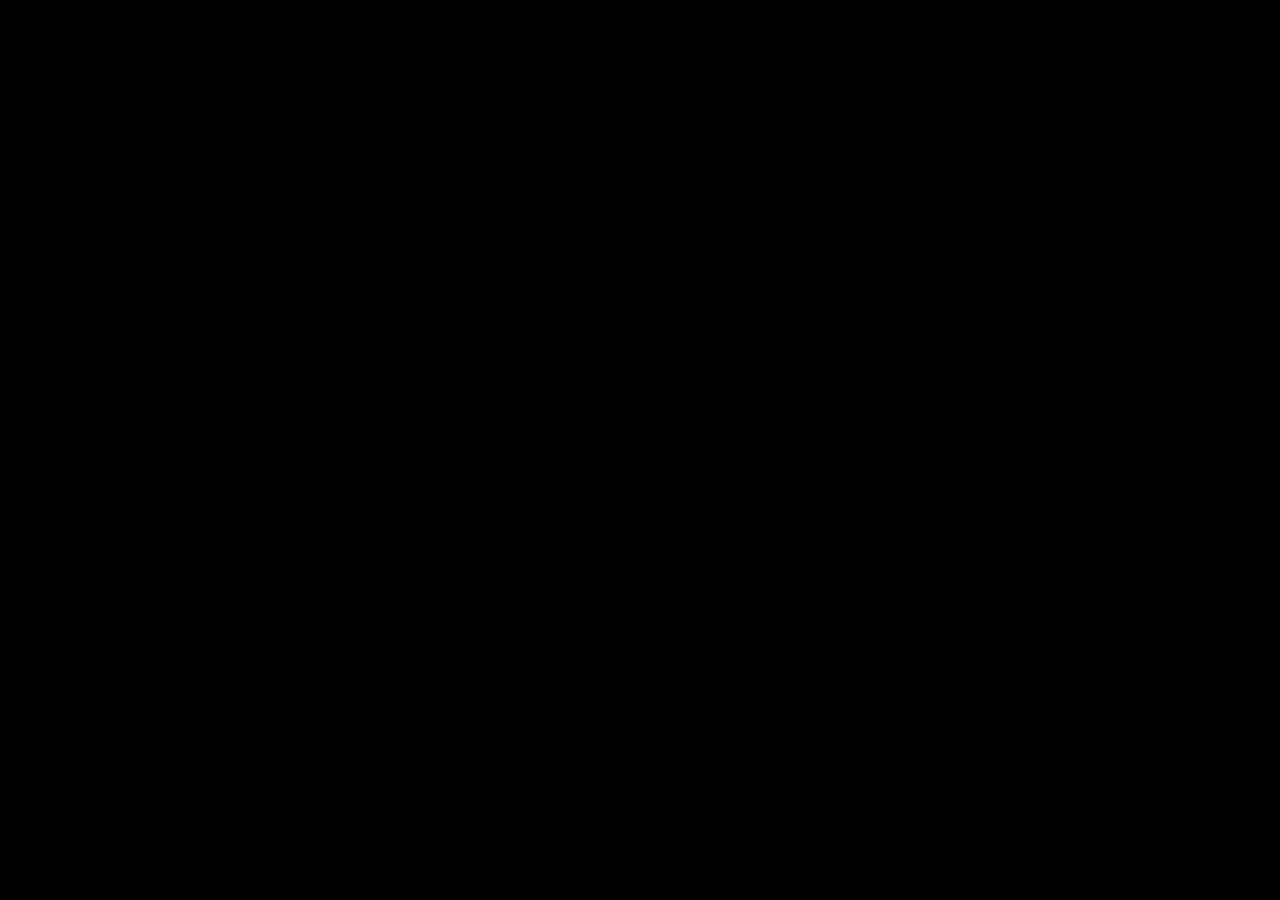
==== commit 7e26e6dd: "Update index.html" ====
--- a/index.html
+++ b/index.html
@@ -1,972 +1,262 @@
 <!DOCTYPE html>
 <html lang="en">
 <head>
-  <meta charset="UTF-8" />
-  <meta name="viewport" content="width=device-width, initial-scale=1.0" />
-  <title>Hitt Household</title>
-  <link rel="preconnect" href="https://fonts.googleapis.com" />
-  <link rel="preconnect" href="https://fonts.gstatic.com" crossorigin />
-  <link href="https://fonts.googleapis.com/css2?family=Instrument+Serif:ital@0;1&family=DM+Sans:opsz,wght@9..40,300;400;500&display=swap" rel="stylesheet" />
-  <style>
-    /* ── Reset & Base ──────────────────────────────── */
-    *, *::before, *::after { box-sizing: border-box; margin: 0; padding: 0; }
-
-    :root {
-      --bg:        #0e0e0e;
-      --bg2:       #141414;
-      --bg3:       #1a1a1a;
-      --border:    rgba(255,255,255,0.07);
-      --border2:   rgba(255,255,255,0.12);
-      --text:      #e8e4db;
-      --muted:     #6b6860;
-      --muted2:    #9a9590;
-      --accent:    #c8b89a;
-      --accent2:   #a89070;
-      --serif:     'Instrument Serif', Georgia, serif;
-      --sans:      'DM Sans', system-ui, sans-serif;
-    }
-
-    html { scroll-behavior: smooth; }
-
-    body {
-      background: var(--bg);
-      color: var(--text);
-      font-family: var(--sans);
-      font-size: 15px;
-      font-weight: 300;
-      line-height: 1.7;
-      -webkit-font-smoothing: antialiased;
-    }
-
-    a { color: inherit; text-decoration: none; }
-
-    img { display: block; width: 100%; height: 100%; object-fit: cover; }
-
-    /* ── Utility ───────────────────────────────────── */
-    .serif { font-family: var(--serif); }
-    .accent { color: var(--accent); }
-    .muted  { color: var(--muted2); }
-
-    /* ── Navigation ────────────────────────────────── */
-    nav {
-      position: fixed;
-      top: 0; left: 0; right: 0;
-      z-index: 100;
-      display: flex;
-      justify-content: space-between;
-      align-items: center;
-      padding: 0 40px;
-      height: 60px;
-      background: rgba(14,14,14,0.85);
-      backdrop-filter: blur(12px);
-      -webkit-backdrop-filter: blur(12px);
-      border-bottom: 1px solid var(--border);
-    }
-
-    .nav-logo {
-      font-family: var(--serif);
-      font-size: 18px;
-      letter-spacing: 0.01em;
-      color: var(--text);
-    }
-
-    .nav-links {
-      display: flex;
-      gap: 32px;
-      list-style: none;
-    }
-
-    .nav-links a {
-      font-size: 12px;
-      font-weight: 400;
-      letter-spacing: 0.1em;
-      text-transform: uppercase;
-      color: var(--muted);
-      transition: color 0.2s;
-    }
-
-    .nav-links a:hover { color: var(--text); }
-
-    .nav-toggle {
-      display: none;
-      flex-direction: column;
-      gap: 5px;
-      cursor: pointer;
-      background: none;
-      border: none;
-      padding: 4px;
-    }
-
-    .nav-toggle span {
-      display: block;
-      width: 22px;
-      height: 1px;
-      background: var(--muted2);
-      transition: all 0.3s;
-    }
-
-    /* ── Hero ──────────────────────────────────────── */
-    .hero {
-      min-height: 100vh;
-      display: flex;
-      flex-direction: column;
-      justify-content: flex-end;
-      padding: 0 40px 80px;
-      position: relative;
-      overflow: hidden;
-    }
-
-    .hero-noise {
-      position: absolute;
-      inset: 0;
-      background-image: url("data:image/svg+xml,%3Csvg viewBox='0 0 256 256' xmlns='http://www.w3.org/2000/svg'%3E%3Cfilter id='noise'%3E%3CfeTurbulence type='fractalNoise' baseFrequency='0.9' numOctaves='4' stitchTiles='stitch'/%3E%3C/filter%3E%3Crect width='100%25' height='100%25' filter='url(%23noise)' opacity='0.03'/%3E%3C/svg%3E");
-      pointer-events: none;
-    }
-
-    .hero-glow {
-      position: absolute;
-      top: -200px;
-      left: -100px;
-      width: 600px;
-      height: 600px;
-      border-radius: 50%;
-      background: radial-gradient(circle, rgba(200,184,154,0.06) 0%, transparent 70%);
-      pointer-events: none;
-    }
-
-    .hero-glow-2 {
-      position: absolute;
-      bottom: -100px;
-      right: -50px;
-      width: 400px;
-      height: 400px;
-      border-radius: 50%;
-      background: radial-gradient(circle, rgba(180,140,100,0.04) 0%, transparent 70%);
-      pointer-events: none;
-    }
-
-    .hero-tag {
-      font-size: 11px;
-      letter-spacing: 0.18em;
-      text-transform: uppercase;
-      color: var(--accent2);
-      margin-bottom: 20px;
-      opacity: 0;
-      animation: fadeUp 0.8s 0.2s forwards;
-    }
-
-    .hero-title {
-      font-family: var(--serif);
-      font-size: clamp(52px, 8vw, 96px);
-      line-height: 1.0;
-      color: var(--text);
-      max-width: 800px;
-      opacity: 0;
-      animation: fadeUp 0.8s 0.4s forwards;
-    }
-
-    .hero-title em {
-      font-style: italic;
-      color: var(--accent);
-    }
-
-    .hero-sub {
-      margin-top: 28px;
-      max-width: 420px;
-      font-size: 14px;
-      color: var(--muted2);
-      line-height: 1.8;
-      opacity: 0;
-      animation: fadeUp 0.8s 0.6s forwards;
-    }
-
-    .hero-cta {
-      margin-top: 40px;
-      display: flex;
-      gap: 16px;
-      align-items: center;
-      opacity: 0;
-      animation: fadeUp 0.8s 0.8s forwards;
-    }
-
-    .btn {
-      display: inline-flex;
-      align-items: center;
-      gap: 8px;
-      padding: 12px 28px;
-      border-radius: 2px;
-      font-size: 12px;
-      font-weight: 400;
-      letter-spacing: 0.1em;
-      text-transform: uppercase;
-      cursor: pointer;
-      transition: all 0.25s;
-      font-family: var(--sans);
-      border: none;
-    }
-
-    .btn-filled {
-      background: var(--accent);
-      color: #0e0e0e;
-    }
-
-    .btn-filled:hover {
-      background: var(--text);
-    }
-
-    .btn-outline {
-      background: transparent;
-      color: var(--muted2);
-      border: 1px solid var(--border2);
-    }
-
-    .btn-outline:hover {
-      border-color: var(--muted2);
-      color: var(--text);
-    }
-
-    .hero-scroll {
-      position: absolute;
-      bottom: 32px;
-      right: 40px;
-      display: flex;
-      align-items: center;
-      gap: 10px;
-      font-size: 10px;
-      letter-spacing: 0.15em;
-      text-transform: uppercase;
-      color: var(--muted);
-      opacity: 0;
-      animation: fadeUp 0.8s 1.1s forwards;
-    }
-
-    .scroll-line {
-      width: 40px;
-      height: 1px;
-      background: var(--border2);
-    }
-
-    /* ── Section Base ──────────────────────────────── */
-    section {
-      padding: 96px 40px;
-      border-top: 1px solid var(--border);
-    }
-
-    .section-header {
-      display: flex;
-      align-items: baseline;
-      justify-content: space-between;
-      margin-bottom: 56px;
-    }
-
-    .section-eyebrow {
-      font-size: 10px;
-      letter-spacing: 0.18em;
-      text-transform: uppercase;
-      color: var(--accent2);
-      margin-bottom: 10px;
-    }
-
-    .section-title {
-      font-family: var(--serif);
-      font-size: clamp(32px, 4vw, 48px);
-      line-height: 1.15;
-      font-weight: 400;
-    }
-
-    .section-link {
-      font-size: 11px;
-      letter-spacing: 0.1em;
-      text-transform: uppercase;
-      color: var(--muted);
-      border-bottom: 1px solid var(--border2);
-      padding-bottom: 2px;
-      transition: color 0.2s, border-color 0.2s;
-      white-space: nowrap;
-    }
-
-    .section-link:hover {
-      color: var(--accent);
-      border-color: var(--accent);
-    }
-
-    /* ── Updates ───────────────────────────────────── */
-    #updates { background: var(--bg); }
-
-    .updates-grid {
-      display: grid;
-      grid-template-columns: 1fr 1fr;
-      gap: 1px;
-      background: var(--border);
-      border: 1px solid var(--border);
-    }
-
-    .update-card {
-      background: var(--bg);
-      padding: 36px;
-      display: flex;
-      flex-direction: column;
-      gap: 12px;
-      transition: background 0.25s;
-      cursor: default;
-    }
-
-    .update-card:hover { background: var(--bg2); }
-
-    .update-meta {
-      display: flex;
-      align-items: center;
-      gap: 12px;
-    }
-
-    .update-date {
-      font-size: 10px;
-      letter-spacing: 0.12em;
-      text-transform: uppercase;
-      color: var(--muted);
-    }
-
-    .update-tag {
-      font-size: 10px;
-      letter-spacing: 0.1em;
-      text-transform: uppercase;
-      color: var(--accent2);
-      background: rgba(200,184,154,0.08);
-      padding: 2px 8px;
-      border-radius: 1px;
-    }
-
-    .update-title {
-      font-family: var(--serif);
-      font-size: 20px;
-      line-height: 1.3;
-      color: var(--text);
-    }
-
-    .update-body {
-      font-size: 13px;
-      color: var(--muted2);
-      line-height: 1.75;
-    }
-
-    .update-read {
-      margin-top: auto;
-      padding-top: 16px;
-      font-size: 10px;
-      letter-spacing: 0.1em;
-      text-transform: uppercase;
-      color: var(--muted);
-      display: flex;
-      align-items: center;
-      gap: 6px;
-      transition: color 0.2s;
-    }
-
-    .update-card:hover .update-read { color: var(--accent); }
-
-    .arrow { display: inline-block; transition: transform 0.2s; }
-    .update-card:hover .arrow { transform: translateX(4px); }
-
-    /* ── Family ────────────────────────────────────── */
-    #family { background: var(--bg2); }
-
-    .family-layout {
-      display: grid;
-      grid-template-columns: 1fr 1fr;
-      gap: 48px;
-      align-items: center;
-    }
-
-    .family-photos {
-      display: grid;
-      grid-template-columns: 1fr 1fr;
-      grid-template-rows: 220px 140px;
-      gap: 8px;
-    }
-
-    .photo-frame {
-      background: var(--bg3);
-      border: 1px solid var(--border);
-      overflow: hidden;
-      position: relative;
-    }
-
-    .photo-frame.span2 { grid-column: 1 / -1; }
-
-    .photo-placeholder {
-      width: 100%;
-      height: 100%;
-      display: flex;
-      flex-direction: column;
-      align-items: center;
-      justify-content: center;
-      gap: 8px;
-      color: var(--muted);
-    }
-
-    .photo-placeholder svg { opacity: 0.3; }
-
-    .photo-label {
-      font-size: 10px;
-      letter-spacing: 0.1em;
-      text-transform: uppercase;
-      opacity: 0.4;
-    }
-
-    .family-text {}
-
-    .family-intro {
-      font-size: 14px;
-      color: var(--muted2);
-      line-height: 1.85;
-      margin-top: 24px;
-    }
-
-    .family-intro + .family-intro { margin-top: 16px; }
-
-    .stat-row {
-      display: flex;
-      gap: 32px;
-      margin-top: 40px;
-      padding-top: 32px;
-      border-top: 1px solid var(--border);
-    }
-
-    .stat { display: flex; flex-direction: column; gap: 4px; }
-
-    .stat-num {
-      font-family: var(--serif);
-      font-size: 36px;
-      line-height: 1;
-      color: var(--accent);
-    }
-
-    .stat-label {
-      font-size: 11px;
-      letter-spacing: 0.1em;
-      text-transform: uppercase;
-      color: var(--muted);
-    }
-
-    /* ── Hobbies ───────────────────────────────────── */
-    #hobbies { background: var(--bg); }
-
-    .hobbies-grid {
-      display: grid;
-      grid-template-columns: repeat(3, 1fr);
-      gap: 1px;
-      background: var(--border);
-      border: 1px solid var(--border);
-    }
-
-    .hobby-card {
-      background: var(--bg);
-      padding: 40px 32px;
-      transition: background 0.25s;
-    }
-
-    .hobby-card:hover { background: var(--bg2); }
-
-    .hobby-num {
-      font-family: var(--serif);
-      font-size: 48px;
-      line-height: 1;
-      color: var(--border2);
-      margin-bottom: 24px;
-      transition: color 0.25s;
-    }
-
-    .hobby-card:hover .hobby-num { color: var(--accent2); }
-
-    .hobby-title {
-      font-family: var(--serif);
-      font-size: 22px;
-      color: var(--text);
-      margin-bottom: 12px;
-    }
-
-    .hobby-desc {
-      font-size: 13px;
-      color: var(--muted2);
-      line-height: 1.75;
-    }
-
-    /* ── About ─────────────────────────────────────── */
-    #about { background: var(--bg2); }
-
-    .about-layout {
-      display: grid;
-      grid-template-columns: 1fr 1.6fr;
-      gap: 80px;
-      align-items: start;
-    }
-
-    .about-aside {}
-
-    .about-name {
-      font-family: var(--serif);
-      font-size: clamp(36px, 4vw, 52px);
-      line-height: 1.05;
-      margin-bottom: 24px;
-    }
-
-    .about-location {
-      display: flex;
-      align-items: center;
-      gap: 8px;
-      font-size: 12px;
-      letter-spacing: 0.1em;
-      text-transform: uppercase;
-      color: var(--muted);
-      margin-bottom: 32px;
-    }
-
-    .location-dot {
-      width: 6px;
-      height: 6px;
-      border-radius: 50%;
-      background: var(--accent2);
-    }
-
-    .about-tags {
-      display: flex;
-      flex-wrap: wrap;
-      gap: 8px;
-    }
-
-    .tag {
-      font-size: 10px;
-      letter-spacing: 0.1em;
-      text-transform: uppercase;
-      border: 1px solid var(--border2);
-      color: var(--muted2);
-      padding: 5px 12px;
-      border-radius: 1px;
-    }
-
-    .about-body {
-      font-size: 15px;
-      color: var(--muted2);
-      line-height: 1.85;
-    }
-
-    .about-body p + p { margin-top: 20px; }
-
-    .about-body strong {
-      color: var(--text);
-      font-weight: 400;
-    }
-
-    .contact-line {
-      margin-top: 40px;
-      padding-top: 32px;
-      border-top: 1px solid var(--border);
-      font-size: 13px;
-      color: var(--muted);
-    }
-
-    .contact-line a {
-      color: var(--accent);
-      border-bottom: 1px solid rgba(200,184,154,0.3);
-      transition: border-color 0.2s;
-    }
-
-    .contact-line a:hover { border-color: var(--accent); }
-
-    /* ── Footer ────────────────────────────────────── */
-    footer {
-      padding: 32px 40px;
-      border-top: 1px solid var(--border);
-      display: flex;
-      justify-content: space-between;
-      align-items: center;
-      background: var(--bg);
-    }
-
-    .footer-left {
-      font-family: var(--serif);
-      font-size: 16px;
-      color: var(--muted);
-    }
-
-    .footer-right {
-      font-size: 11px;
-      color: var(--muted);
-      letter-spacing: 0.06em;
-    }
-
-    /* ── Animations ────────────────────────────────── */
-    @keyframes fadeUp {
-      from { opacity: 0; transform: translateY(20px); }
-      to   { opacity: 1; transform: translateY(0); }
-    }
-
-    .reveal {
-      opacity: 0;
-      transform: translateY(24px);
-      transition: opacity 0.7s ease, transform 0.7s ease;
-    }
-
-    .reveal.visible {
-      opacity: 1;
-      transform: translateY(0);
-    }
-
-    /* ── Mobile ────────────────────────────────────── */
-    @media (max-width: 768px) {
-      nav { padding: 0 20px; }
-      .nav-links { display: none; }
-      .nav-links.open {
-        display: flex;
-        flex-direction: column;
-        position: fixed;
-        top: 60px; left: 0; right: 0;
-        background: var(--bg);
-        border-bottom: 1px solid var(--border);
-        padding: 24px 20px;
-        gap: 20px;
-      }
-      .nav-links.open a { font-size: 14px; }
-      .nav-toggle { display: flex; }
-
-      .hero { padding: 0 20px 64px; }
-      section { padding: 64px 20px; }
-
-      .updates-grid { grid-template-columns: 1fr; }
-      .family-layout { grid-template-columns: 1fr; }
-      .family-photos { order: -1; grid-template-rows: 160px 100px; }
-      .hobbies-grid { grid-template-columns: 1fr; }
-      .about-layout { grid-template-columns: 1fr; gap: 40px; }
-
-      footer { flex-direction: column; gap: 8px; text-align: center; }
-    }
-  </style>
+<meta charset="UTF-8">
+<meta name="viewport" content="width=device-width, initial-scale=1.0">
+<title>Starfield</title>
+<style>
+  @import url('https://fonts.googleapis.com/css2?family=Cormorant+Garamond:wght@300;400;600&family=JetBrains+Mono:wght@300&display=swap');
+  * { margin: 0; padding: 0; box-sizing: border-box; }
+  body { background: #000; overflow: hidden; font-family: 'Cormorant Garamond', serif; color: #fff; cursor: crosshair; }
+  canvas { display: block; }
+
+  #hint {
+    position: fixed; bottom: 28px; left: 50%; transform: translateX(-50%);
+    font-family: 'JetBrains Mono', monospace; font-size: 11px; letter-spacing: 2px;
+    color: rgba(255,255,255,0.25); text-transform: uppercase; pointer-events: none;
+    transition: opacity 1.5s ease; z-index: 10;
+  }
+
+  #label-overlay { position: fixed; top: 0; left: 0; width: 100%; height: 100%; pointer-events: none; z-index: 5; }
+
+  .star-label {
+    position: absolute; pointer-events: auto; cursor: pointer; text-align: center;
+    transition: opacity 0.4s ease, transform 0.3s ease; user-select: none;
+  }
+  .star-label .name {
+    font-family: 'Cormorant Garamond', serif; font-weight: 300; font-size: 15px;
+    letter-spacing: 4px; text-transform: uppercase; color: rgba(255,255,255,0.7);
+    text-shadow: 0 0 20px rgba(255,255,255,0.3); transition: all 0.4s ease;
+  }
+  .star-label:hover .name {
+    color: rgba(255,255,255,1);
+    text-shadow: 0 0 40px rgba(255,255,255,0.6), 0 0 80px rgba(200,220,255,0.3);
+    letter-spacing: 6px;
+  }
+  .star-label .line {
+    width: 1px; height: 20px; margin: 0 auto 6px;
+    background: linear-gradient(to bottom, transparent, rgba(255,255,255,0.3));
+    transition: height 0.4s ease, background 0.4s ease;
+  }
+  .star-label:hover .line {
+    height: 32px; background: linear-gradient(to bottom, transparent, rgba(255,255,255,0.6));
+  }
+
+  #intro-veil {
+    position: fixed; top: 0; left: 0; width: 100%; height: 100%;
+    background: #000; z-index: 100; pointer-events: none; transition: opacity 2s ease;
+  }
+</style>
 </head>
 <body>
 
-  <!-- ── Navigation ───────────────────────── -->
-  <nav>
-    <a href="#" class="nav-logo">Hitt Household</a>
-    <button class="nav-toggle" id="navToggle" aria-label="Menu">
-      <span></span><span></span><span></span>
-    </button>
-    <ul class="nav-links" id="navLinks">
-      <li><a href="#updates">Updates</a></li>
-      <li><a href="#family">Family</a></li>
-      <li><a href="#hobbies">Hobbies</a></li>
-      <li><a href="#about">About</a></li>
-    </ul>
-  </nav>
-
-  <!-- ── Hero ─────────────────────────────── -->
-  <header class="hero">
-    <div class="hero-noise"></div>
-    <div class="hero-glow"></div>
-    <div class="hero-glow-2"></div>
-
-    <p class="hero-tag">De Pere, Wisconsin</p>
-    <h1 class="hero-title">
-      The Hitt<br /><em>Household</em>
-    </h1>
-    <p class="hero-sub">
-      A little corner of the internet for our family — updates from De Pere, what we've been up to, and the things that matter to us.
-    </p>
-    <div class="hero-cta">
-      <a href="#updates" class="btn btn-filled">Latest updates</a>
-      <a href="#about" class="btn btn-outline">About us</a>
-    </div>
-    <div class="hero-scroll">
-      <span class="scroll-line"></span>
-      Scroll
-    </div>
-  </header>
-
-  <!-- ── Updates ───────────────────────────── -->
-  <section id="updates">
-    <div class="section-header reveal">
-      <div>
-        <p class="section-eyebrow">What's new</p>
-        <h2 class="section-title">Latest from<br /><em class="serif" style="font-style:italic;">the household</em></h2>
-      </div>
-      <a href="#" class="section-link">All updates →</a>
-    </div>
-
-    <div class="updates-grid">
-
-      <div class="update-card reveal">
-        <div class="update-meta">
-          <span class="update-date">March 2026</span>
-          <span class="update-tag">Flag Football</span>
-        </div>
-        <h3 class="update-title">Season wrap-up: what a group of kids</h3>
-        <p class="update-body">
-          We finished the flag football season last weekend and I'm still riding the high. Watching 10-year-olds go from not knowing a snap count to running actual routes over the course of a season — that never gets old.
-        </p>
-        <div class="update-read">Read more <span class="arrow">→</span></div>
-      </div>
-
-      <div class="update-card reveal">
-        <div class="update-meta">
-          <span class="update-date">February 2026</span>
-          <span class="update-tag">Family</span>
-        </div>
-        <h3 class="update-title">We survived the De Pere blizzard of '26</h3>
-        <p class="update-body">
-          The forecast said 18 inches. We got closer to 24. Power stayed on, the kids thought it was the greatest thing that's ever happened, and I learned that our snowblower has real limits.
-        </p>
-        <div class="update-read">Read more <span class="arrow">→</span></div>
-      </div>
-
-      <div class="update-card reveal">
-        <div class="update-meta">
-          <span class="update-date">January 2026</span>
-          <span class="update-tag">Hobbies</span>
-        </div>
-        <h3 class="update-title">New year, new home project underway</h3>
-        <p class="update-body">
-          January is for ambitious plans. This year's project is still TBD but the Pinterest board is getting full. More to come once we commit to something we'll actually finish.
-        </p>
-        <div class="update-read">Read more <span class="arrow">→</span></div>
-      </div>
-
-      <div class="update-card reveal">
-        <div class="update-meta">
-          <span class="update-date">December 2025</span>
-          <span class="update-tag">Family</span>
-        </div>
-        <h3 class="update-title">Holiday recap — the full, chaotic picture</h3>
-        <p class="update-body">
-          Three family gatherings, one too many Christmas cookies, a board game that nearly ended a relationship, and a very good year to look back on. We're lucky people.
-        </p>
-        <div class="update-read">Read more <span class="arrow">→</span></div>
-      </div>
-
-    </div>
-  </section>
-
-  <!-- ── Family ─────────────────────────────── -->
-  <section id="family">
-    <div class="family-layout">
-
-      <div class="family-photos reveal">
-        <div class="photo-frame span2">
-          <!-- Replace src with your own photo path, e.g. src="photos/family-main.jpg" -->
-          <div class="photo-placeholder">
-            <svg width="32" height="28" fill="none" stroke="currentColor" stroke-width="1.2" viewBox="0 0 32 28">
-              <rect x="1" y="5" width="30" height="22" rx="2"/>
-              <circle cx="16" cy="14" r="5"/>
-              <path d="M8 5V3a2 2 0 0 1 2-2h12a2 2 0 0 1 2 2v2"/>
-            </svg>
-            <span class="photo-label">Add a photo here</span>
-          </div>
-        </div>
-        <div class="photo-frame">
-          <div class="photo-placeholder">
-            <svg width="24" height="20" fill="none" stroke="currentColor" stroke-width="1.2" viewBox="0 0 32 28">
-              <rect x="1" y="5" width="30" height="22" rx="2"/>
-              <circle cx="16" cy="14" r="5"/>
-            </svg>
-          </div>
-        </div>
-        <div class="photo-frame">
-          <div class="photo-placeholder">
-            <svg width="24" height="20" fill="none" stroke="currentColor" stroke-width="1.2" viewBox="0 0 32 28">
-              <rect x="1" y="5" width="30" height="22" rx="2"/>
-              <circle cx="16" cy="14" r="5"/>
-            </svg>
-          </div>
-        </div>
-      </div>
-
-      <div class="family-text reveal">
-        <p class="section-eyebrow">Who we are</p>
-        <h2 class="section-title">The Hitts<br />of De Pere</h2>
-        <p class="family-intro">
-          We're a family based in De Pere, Wisconsin — a genuinely great place to raise kids, endure winters, and feel like you're part of something. This site is our little piece of the internet to share what's going on.
-        </p>
-        <p class="family-intro">
-          You'll find updates about life here, the occasional photo dump, and whatever's been occupying our time lately — flag football practices, home projects, and everything in between.
-        </p>
-
-        <div class="stat-row">
-          <div class="stat">
-            <span class="stat-num">2×</span>
-            <span class="stat-label">Weekly practices</span>
-          </div>
-          <div class="stat">
-            <span class="stat-num">De Pere</span>
-            <span class="stat-label">Home base</span>
-          </div>
-          <div class="stat">
-            <span class="stat-num">Always</span>
-            <span class="stat-label">Too much going on</span>
-          </div>
-        </div>
-      </div>
-
-    </div>
-  </section>
-
-  <!-- ── Hobbies ────────────────────────────── -->
-  <section id="hobbies">
-    <div class="section-header reveal">
-      <div>
-        <p class="section-eyebrow">What we're into</p>
-        <h2 class="section-title">Interests &amp;<br /><em class="serif" style="font-style:italic;">side projects</em></h2>
-      </div>
-    </div>
-
-    <div class="hobbies-grid">
-
-      <div class="hobby-card reveal">
-        <div class="hobby-num">01</div>
-        <h3 class="hobby-title">Flag Football Coaching</h3>
-        <p class="hobby-desc">
-          Two practices a week with a group of 10-year-olds who are slowly starting to understand that football is a team sport. Deeply rewarding, occasionally chaotic, always worth it.
-        </p>
-      </div>
-
-      <div class="hobby-card reveal">
-        <div class="hobby-num">02</div>
-        <h3 class="hobby-title">Payments & Fintech</h3>
-        <p class="hobby-desc">
-          By day, the world of ecommerce payments — gateway infrastructure, authentication protocols, the kind of stuff that quietly powers every online purchase you've ever made.
-        </p>
-      </div>
-
-      <div class="hobby-card reveal">
-        <div class="hobby-num">03</div>
-        <h3 class="hobby-title">Learning Python</h3>
-        <p class="hobby-desc">
-          Currently working through Pandas — boolean masking, dataframes, and more. Slowly turning data into something that makes sense. The Titanic dataset has been very helpful.
-        </p>
-      </div>
-
-      <div class="hobby-card reveal">
-        <div class="hobby-num">04</div>
-        <h3 class="hobby-title">Wisconsin Winters</h3>
-        <p class="hobby-desc">
-          You either embrace them or you move. We've embraced them. Blizzards, frozen everything, and the particular satisfaction of a cleared driveway at 6am.
-        </p>
-      </div>
-
-      <div class="hobby-card reveal">
-        <div class="hobby-num">05</div>
-        <h3 class="hobby-title">Home Projects</h3>
-        <p class="hobby-desc">
-          The list is always longer than the time. Slowly working through things that need doing, things that would be nice to do, and things that are probably not going to happen.
-        </p>
-      </div>
-
-      <div class="hobby-card reveal">
-        <div class="hobby-num">06</div>
-        <h3 class="hobby-title">Family Life</h3>
-        <p class="hobby-desc">
-          The main event. Everything else is a hobby. Updates, photos, and the general business of a household that has a lot going on at any given moment.
-        </p>
-      </div>
-
-    </div>
-  </section>
-
-  <!-- ── About ──────────────────────────────── -->
-  <section id="about">
-    <div class="about-layout">
-
-      <div class="about-aside reveal">
-        <h2 class="about-name">Nicholas<br />Hitt</h2>
-        <div class="about-location">
-          <span class="location-dot"></span>
-          De Pere, Wisconsin
-        </div>
-        <div class="about-tags">
-          <span class="tag">Payments</span>
-          <span class="tag">Flag Football</span>
-          <span class="tag">Python</span>
-          <span class="tag">Family</span>
-          <span class="tag">De Pere</span>
-          <span class="tag">Fintech</span>
-        </div>
-      </div>
-
-      <div class="reveal">
-        <p class="section-eyebrow">About this site</p>
-        <h2 class="section-title" style="margin-bottom:32px;">A little about<br /><em class="serif" style="font-style:italic;">who's behind this</em></h2>
-
-        <div class="about-body">
-          <p>
-            I'm Nicholas — based in <strong>De Pere, Wisconsin</strong>, where I work in the ecommerce payments industry, coach <strong>youth flag football</strong>, and try to keep up with everything else life throws at a household.
-          </p>
-          <p>
-            This site exists as a simple, honest record of what's going on with our family. No algorithm, no engagement metrics — just a place to share updates, document things we're proud of, and give family and friends a window into what we're up to.
-          </p>
-          <p>
-            When I'm not at work or at practice, I'm probably learning something new (currently: <strong>Python and data analysis</strong>), working on something around the house, or navigating whatever a Wisconsin winter decides to throw at us.
-          </p>
-        </div>
-
-        <div class="contact-line">
-          Want to get in touch? Reach out at <a href="mailto:hello@hitthousehold.com">hello@hitthousehold.com</a>
-        </div>
-      </div>
-
-    </div>
-  </section>
-
-  <!-- ── Footer ─────────────────────────────── -->
-  <footer>
-    <span class="footer-left">Hitt Household</span>
-    <span class="footer-right">© 2026 · De Pere, Wisconsin · Built with care</span>
-  </footer>
-
-  <!-- ── JavaScript ─────────────────────────── -->
-  <script>
-    // Mobile nav toggle
-    const toggle = document.getElementById('navToggle');
-    const navLinks = document.getElementById('navLinks');
-    toggle.addEventListener('click', () => {
-      navLinks.classList.toggle('open');
+<div id="intro-veil"></div>
+<div id="label-overlay"></div>
+<div id="hint">hold ctrl + move mouse to orbit · scroll to zoom · click a star to navigate</div>
+
+<script src="https://cdnjs.cloudflare.com/ajax/libs/three.js/r128/three.min.js"></script>
+<script>
+(() => {
+  const navStars = [
+    { name: 'Home',              color: 0xffffff, pos: [0, 8, 0],      size: 1.8, href: null },
+    { name: 'Bulldogs Schedule', color: 0x00cccc, pos: [-20, 2, -14],  size: 1.6, href: 'schedule.html' },
+    { name: 'About Us',          color: 0xf0d080, pos: [18, -2, -18],  size: 1.5, href: 'about.html' },
+    { name: 'Our Journey',       color: 0xa8e6a3, pos: [-8, -10, -26], size: 1.4, href: 'journey.html' },
+  ];
+
+  const scene = new THREE.Scene();
+  const camera = new THREE.PerspectiveCamera(60, innerWidth / innerHeight, 0.1, 2000);
+  camera.position.set(0, 0, 45);
+  const renderer = new THREE.WebGLRenderer({ antialias: true });
+  renderer.setSize(innerWidth, innerHeight);
+  renderer.setPixelRatio(Math.min(devicePixelRatio, 2));
+  renderer.setClearColor(0x000005);
+  document.body.prepend(renderer.domElement);
+
+  // ── Background stars ──
+  const starCount = 6000;
+  const starGeo = new THREE.BufferGeometry();
+  const starPos = new Float32Array(starCount * 3);
+  const starSizes = new Float32Array(starCount);
+  const starColors = new Float32Array(starCount * 3);
+  for (let i = 0; i < starCount; i++) {
+    const r = 200 + Math.random() * 800;
+    const theta = Math.random() * Math.PI * 2;
+    const phi = Math.acos(2 * Math.random() - 1);
+    starPos[i*3] = r * Math.sin(phi) * Math.cos(theta);
+    starPos[i*3+1] = r * Math.sin(phi) * Math.sin(theta);
+    starPos[i*3+2] = r * Math.cos(phi);
+    starSizes[i] = 0.5 + Math.random() * 2.5;
+    const temp = Math.random();
+    if (temp < 0.1) { starColors[i*3]=0.7; starColors[i*3+1]=0.8; starColors[i*3+2]=1.0; }
+    else if (temp < 0.15) { starColors[i*3]=1.0; starColors[i*3+1]=0.85; starColors[i*3+2]=0.6; }
+    else { const b=0.7+Math.random()*0.3; starColors[i*3]=b; starColors[i*3+1]=b; starColors[i*3+2]=b; }
+  }
+  starGeo.setAttribute('position', new THREE.BufferAttribute(starPos, 3));
+  starGeo.setAttribute('size', new THREE.BufferAttribute(starSizes, 1));
+  starGeo.setAttribute('color', new THREE.BufferAttribute(starColors, 3));
+  const starMat = new THREE.ShaderMaterial({
+    vertexShader: `
+      attribute float size; attribute vec3 color; varying vec3 vColor;
+      void main() { vColor = color; vec4 mvp = modelViewMatrix * vec4(position,1.0);
+        gl_PointSize = size * (300.0 / -mvp.z); gl_Position = projectionMatrix * mvp; }`,
+    fragmentShader: `
+      varying vec3 vColor;
+      void main() { float d = length(gl_PointCoord - 0.5)*2.0;
+        float core = smoothstep(0.5,0.0,d); float glow = exp(-d*d*3.0)*0.4;
+        gl_FragColor = vec4(vColor, core+glow); }`,
+    transparent: true, depthWrite: false, blending: THREE.AdditiveBlending
+  });
+  scene.add(new THREE.Points(starGeo, starMat));
+
+  // ── Nebula dust ──
+  for (let n = 0; n < 5; n++) {
+    const cGeo = new THREE.PlaneGeometry(120+Math.random()*100, 120+Math.random()*100);
+    const col = new THREE.Color().setHSL(Math.random(), 0.3, 0.08);
+    const cMat = new THREE.MeshBasicMaterial({ color: col, transparent: true, opacity: 0.03+Math.random()*0.03, side: THREE.DoubleSide, blending: THREE.AdditiveBlending, depthWrite: false });
+    const cloud = new THREE.Mesh(cGeo, cMat);
+    cloud.position.set((Math.random()-0.5)*200,(Math.random()-0.5)*200,-200-Math.random()*300);
+    cloud.rotation.set(Math.random()*Math.PI,Math.random()*Math.PI,Math.random()*Math.PI);
+    scene.add(cloud);
+  }
+
+  // ── Nav star meshes ──
+  const navMeshes = [];
+  const raycaster = new THREE.Raycaster();
+  const mouse = new THREE.Vector2();
+
+  navStars.forEach(s => {
+    const group = new THREE.Group();
+    group.position.set(...s.pos);
+    const geo = new THREE.SphereGeometry(s.size * 0.35, 32, 32);
+    const mat = new THREE.MeshBasicMaterial({ color: s.color, transparent: true, opacity: 0.95 });
+    group.add(new THREE.Mesh(geo, mat));
+
+    // Glow sprite
+    const canvas = document.createElement('canvas');
+    canvas.width = 256; canvas.height = 256;
+    const ctx = canvas.getContext('2d');
+    const grad = ctx.createRadialGradient(128,128,0,128,128,128);
+    const c = new THREE.Color(s.color);
+    grad.addColorStop(0, `rgba(${Math.floor(c.r*255)},${Math.floor(c.g*255)},${Math.floor(c.b*255)},0.6)`);
+    grad.addColorStop(0.3, `rgba(${Math.floor(c.r*255)},${Math.floor(c.g*255)},${Math.floor(c.b*255)},0.15)`);
+    grad.addColorStop(1, 'rgba(0,0,0,0)');
+    ctx.fillStyle = grad; ctx.fillRect(0,0,256,256);
+    const spriteMat = new THREE.SpriteMaterial({ map: new THREE.CanvasTexture(canvas), transparent: true, blending: THREE.AdditiveBlending, depthWrite: false });
+    const sprite = new THREE.Sprite(spriteMat);
+    sprite.scale.set(s.size*4, s.size*4, 1);
+    group.add(sprite);
+
+    // Hit target
+    const hitGeo = new THREE.SphereGeometry(s.size * 1.5, 16, 16);
+    const hitMesh = new THREE.Mesh(hitGeo, new THREE.MeshBasicMaterial({ visible: false }));
+    hitMesh.userData = s;
+    group.add(hitMesh);
+
+    scene.add(group);
+    navMeshes.push({ group, hitMesh, sprite, data: s, baseSpriteScale: s.size * 4 });
+  });
+
+  // ── Camera orbit ──
+  let orbiting = false, autoRotate = true;
+  let spherical = { theta: 0, phi: Math.PI / 2, radius: 45 };
+  let targetSpherical = { ...spherical };
+  let prevMouse = { x: 0, y: 0 };
+
+  function updateCamera(s) {
+    camera.position.x = s.radius * Math.sin(s.phi) * Math.sin(s.theta);
+    camera.position.y = s.radius * Math.cos(s.phi);
+    camera.position.z = s.radius * Math.sin(s.phi) * Math.cos(s.theta);
+    camera.lookAt(0, 0, -10);
+  }
+
+  addEventListener('keydown', e => { if (e.key === 'Control') { orbiting = true; autoRotate = false; } });
+  addEventListener('keyup', e => { if (e.key === 'Control') orbiting = false; });
+  addEventListener('mousemove', e => {
+    mouse.x = (e.clientX / innerWidth) * 2 - 1;
+    mouse.y = -(e.clientY / innerHeight) * 2 + 1;
+    if (orbiting) {
+      targetSpherical.theta -= (e.clientX - prevMouse.x) * 0.004;
+      targetSpherical.phi = Math.max(0.3, Math.min(Math.PI - 0.3, targetSpherical.phi + (e.clientY - prevMouse.y) * 0.004));
+    }
+    prevMouse.x = e.clientX; prevMouse.y = e.clientY;
+  });
+  addEventListener('wheel', e => { targetSpherical.radius = Math.max(15, Math.min(80, targetSpherical.radius + e.deltaY * 0.04)); autoRotate = false; }, { passive: true });
+
+  // ── Click → navigate ──
+  addEventListener('click', e => {
+    const cm = new THREE.Vector2((e.clientX/innerWidth)*2-1, -(e.clientY/innerHeight)*2+1);
+    raycaster.setFromCamera(cm, camera);
+    const hits = raycaster.intersectObjects(navMeshes.map(n => n.hitMesh));
+    if (hits.length > 0) {
+      const data = hits[0].object.userData;
+      if (data.href) window.location.href = data.href;
+    }
+  });
+
+  // ── HTML Labels ──
+  const labelContainer = document.getElementById('label-overlay');
+  const labelElements = navStars.map(s => {
+    const el = document.createElement('div');
+    el.className = 'star-label';
+    el.innerHTML = `<div class="line"></div><div class="name">${s.name}</div>`;
+    el.addEventListener('click', () => { if (s.href) window.location.href = s.href; });
+    labelContainer.appendChild(el);
+    return { el, data: s };
+  });
+
+  function updateLabels() {
+    labelElements.forEach(({ el, data }) => {
+      const pos = new THREE.Vector3(...data.pos);
+      pos.project(camera);
+      if (pos.z > 1) { el.style.opacity = '0'; return; }
+      const x = (pos.x * 0.5 + 0.5) * innerWidth;
+      const y = (-pos.y * 0.5 + 0.5) * innerHeight;
+      el.style.left = x + 'px'; el.style.top = (y - 50) + 'px';
+      el.style.transform = 'translate(-50%, -100%)';
+      const dist = camera.position.distanceTo(new THREE.Vector3(...data.pos));
+      el.style.opacity = Math.max(0, Math.min(1, 1 - (dist - 20) / 60));
     });
-    navLinks.querySelectorAll('a').forEach(a => {
-      a.addEventListener('click', () => navLinks.classList.remove('open'));
+  }
+
+  // ── Twinkle ──
+  const baseSizes = new Float32Array(starSizes);
+  function twinkle(time) {
+    const sizes = starGeo.attributes.size.array;
+    for (let i = 0; i < starCount; i++) {
+      if (Math.random() > 0.02) continue;
+      sizes[i] = baseSizes[i] * (0.6 + 0.4 * Math.sin(time * 0.003 + i * 1.7));
+    }
+    starGeo.attributes.size.needsUpdate = true;
+  }
+
+  // ── Loop ──
+  const clock = new THREE.Clock();
+  function animate() {
+    requestAnimationFrame(animate);
+    const t = clock.getElapsedTime();
+    if (autoRotate) targetSpherical.theta += 0.0004;
+    spherical.theta += (targetSpherical.theta - spherical.theta) * 0.04;
+    spherical.phi += (targetSpherical.phi - spherical.phi) * 0.04;
+    spherical.radius += (targetSpherical.radius - spherical.radius) * 0.06;
+    updateCamera(spherical);
+    navMeshes.forEach((n, i) => {
+      const pulse = 1 + 0.15 * Math.sin(t * 1.5 + i * 2.1);
+      const s = n.baseSpriteScale * pulse;
+      n.sprite.scale.set(s, s, 1);
     });
-
-    // Scroll reveal
-    const reveals = document.querySelectorAll('.reveal');
-    const observer = new IntersectionObserver((entries) => {
-      entries.forEach((entry, i) => {
-        if (entry.isIntersecting) {
-          // Stagger siblings slightly
-          const siblings = [...entry.target.parentElement.querySelectorAll('.reveal')];
-          const idx = siblings.indexOf(entry.target);
-          setTimeout(() => {
-            entry.target.classList.add('visible');
-          }, idx * 80);
-          observer.unobserve(entry.target);
-        }
-      });
-    }, { threshold: 0.1, rootMargin: '0px 0px -40px 0px' });
-
-    reveals.forEach(el => observer.observe(el));
-
-    // Smooth active nav highlight
-    const sections = document.querySelectorAll('section[id], header');
-    const navAnchors = document.querySelectorAll('.nav-links a');
-    const navObserver = new IntersectionObserver((entries) => {
-      entries.forEach(entry => {
-        if (entry.isIntersecting) {
-          navAnchors.forEach(a => {
-            a.style.color = '';
-            if (a.getAttribute('href') === '#' + entry.target.id) {
-              a.style.color = 'var(--accent)';
-            }
-          });
-        }
-      });
-    }, { threshold: 0.4 });
-
-    sections.forEach(s => navObserver.observe(s));
-  </script>
-
+    twinkle(t * 1000);
+    updateLabels();
+    renderer.render(scene, camera);
+  }
+
+  addEventListener('resize', () => { camera.aspect = innerWidth/innerHeight; camera.updateProjectionMatrix(); renderer.setSize(innerWidth, innerHeight); });
+
+  const veil = document.getElementById('intro-veil');
+  setTimeout(() => { veil.style.opacity = '0'; setTimeout(() => veil.remove(), 2000); }, 400);
+  setTimeout(() => { document.getElementById('hint').style.opacity = '0'; }, 10000);
+  animate();
+})();
+</script>
 </body>
 </html>
